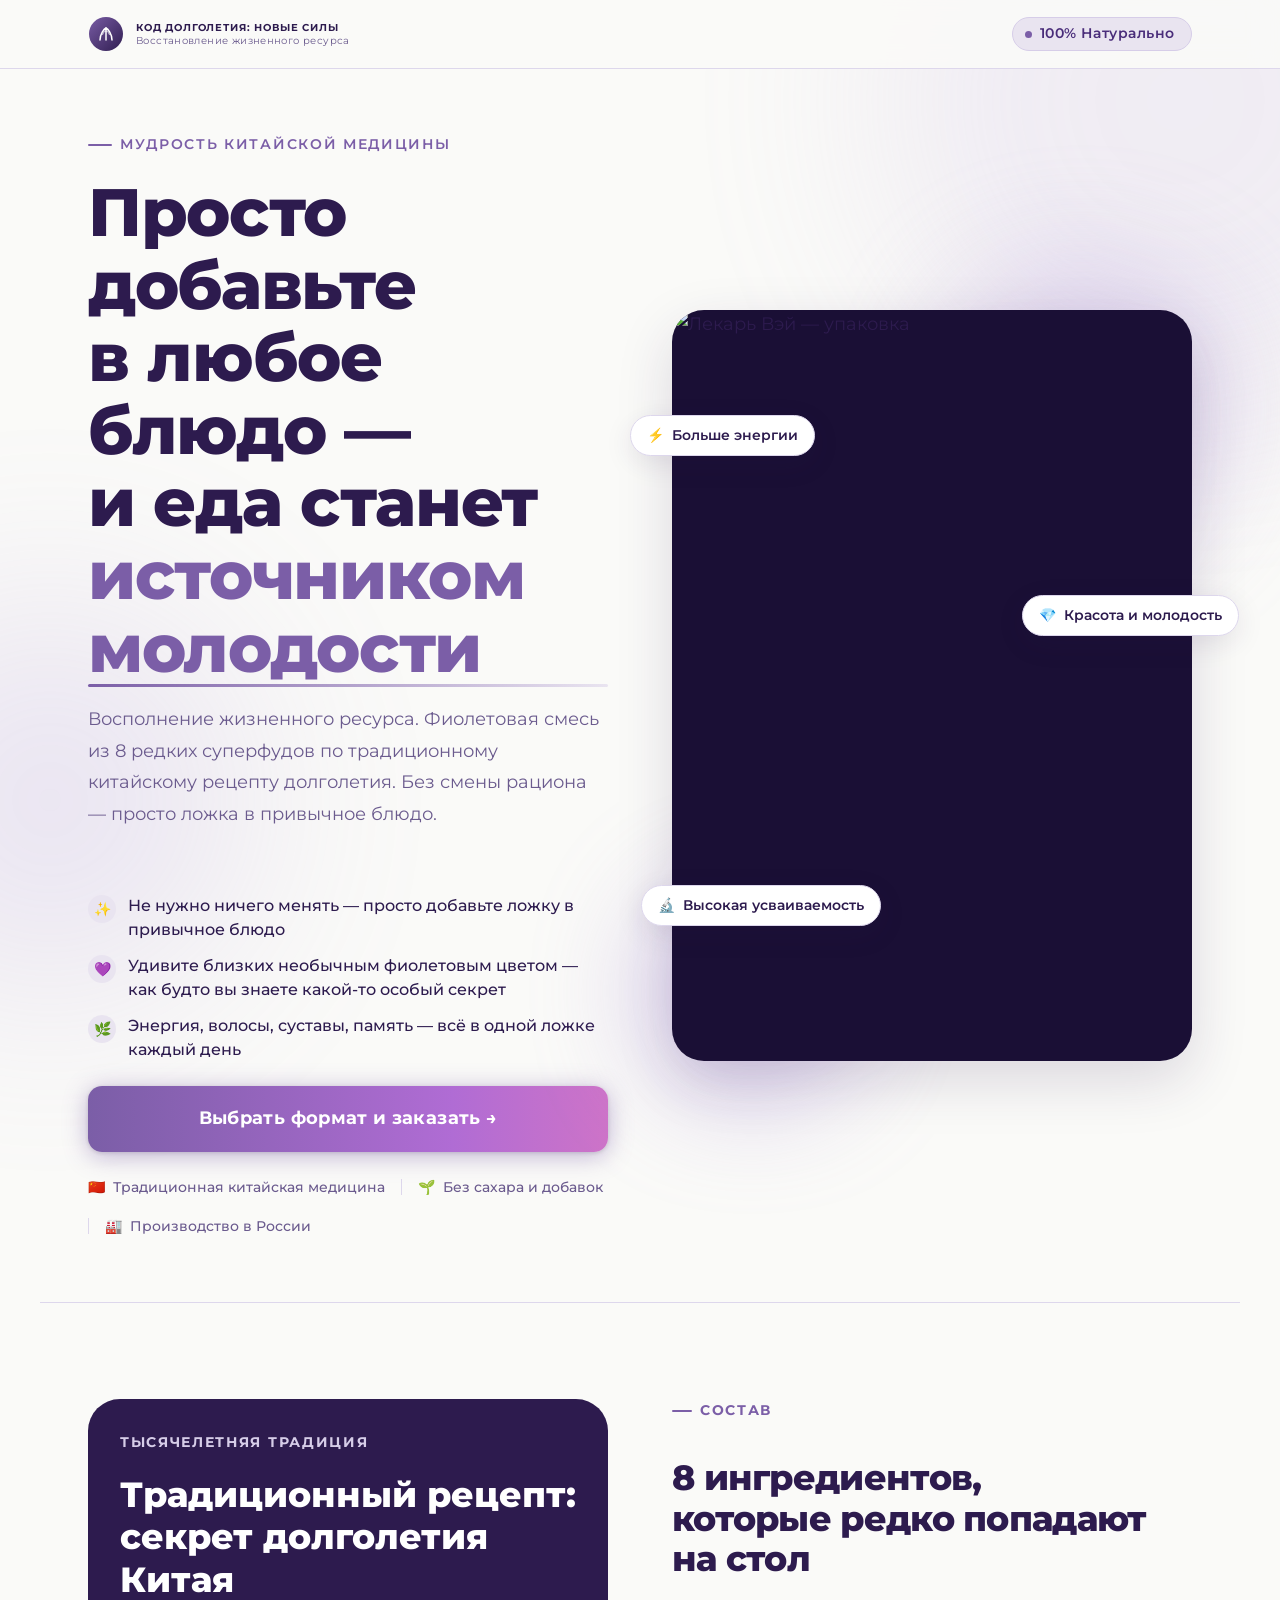
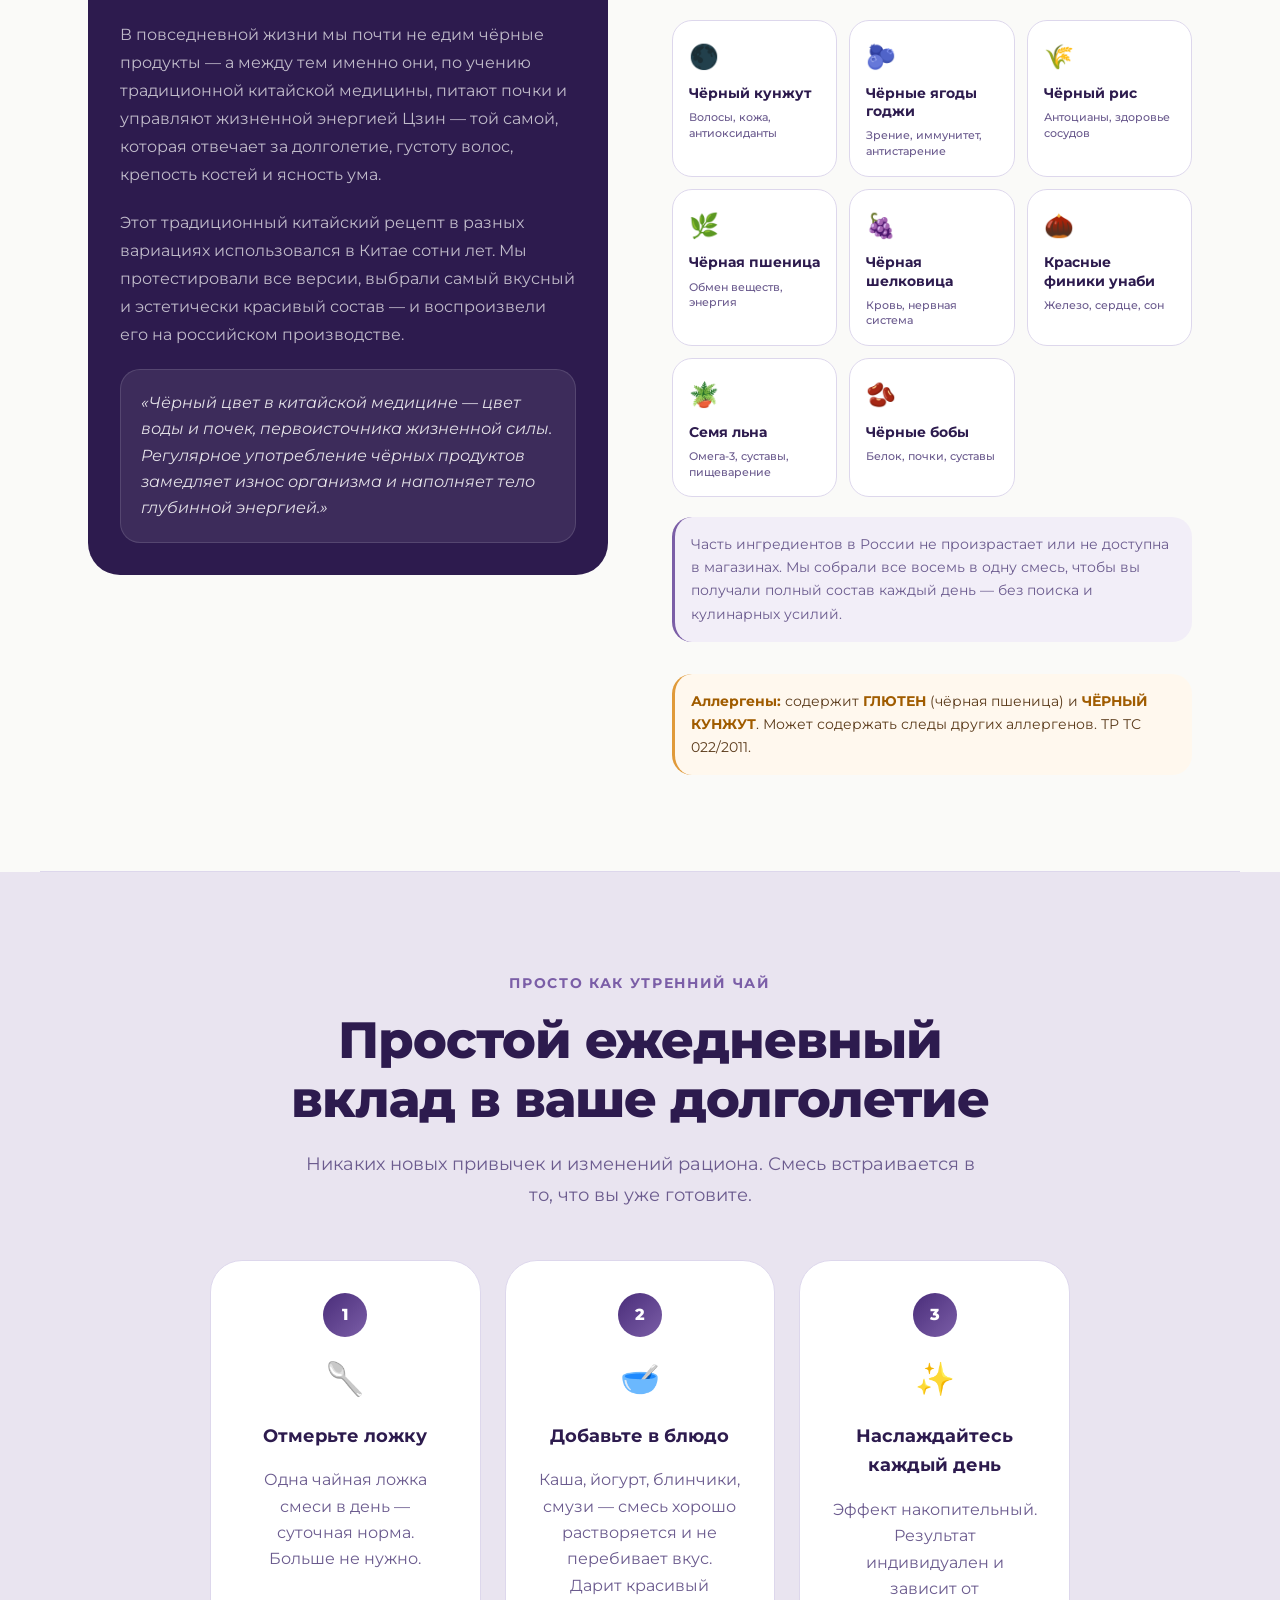
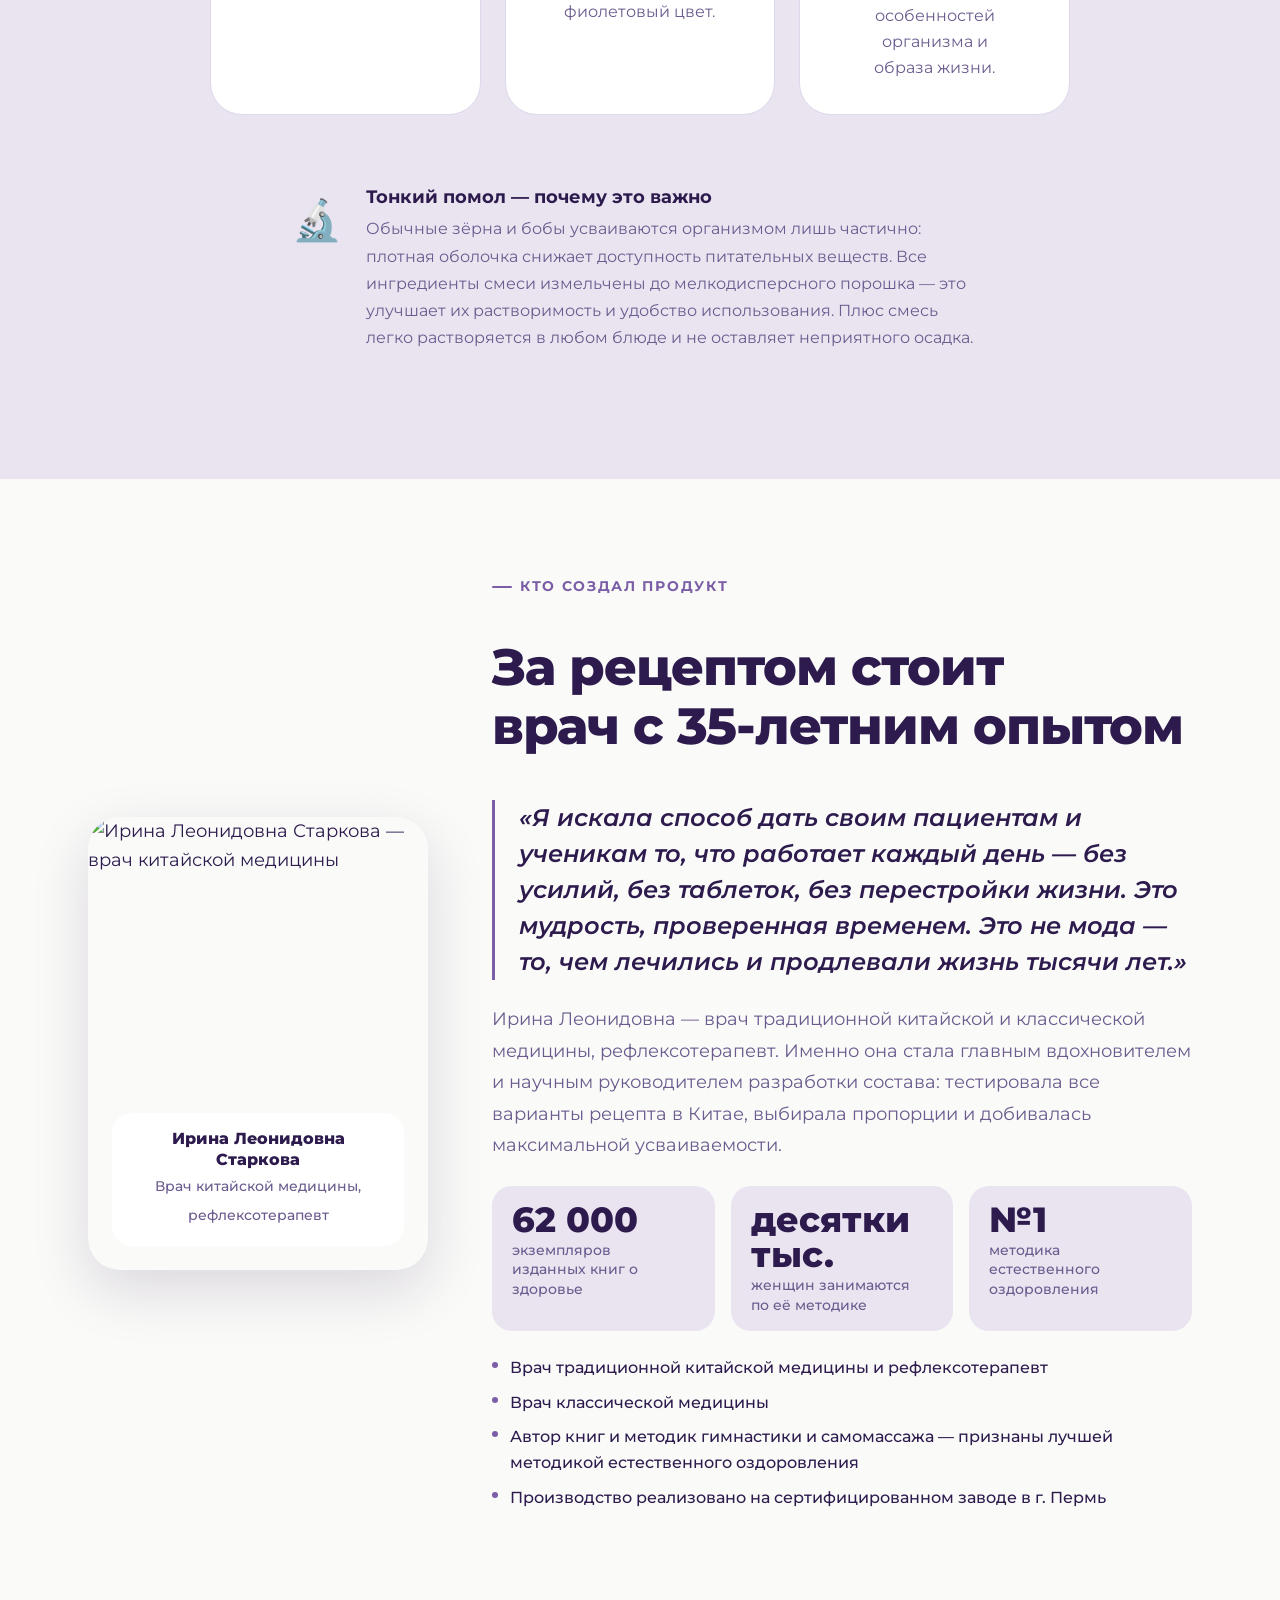
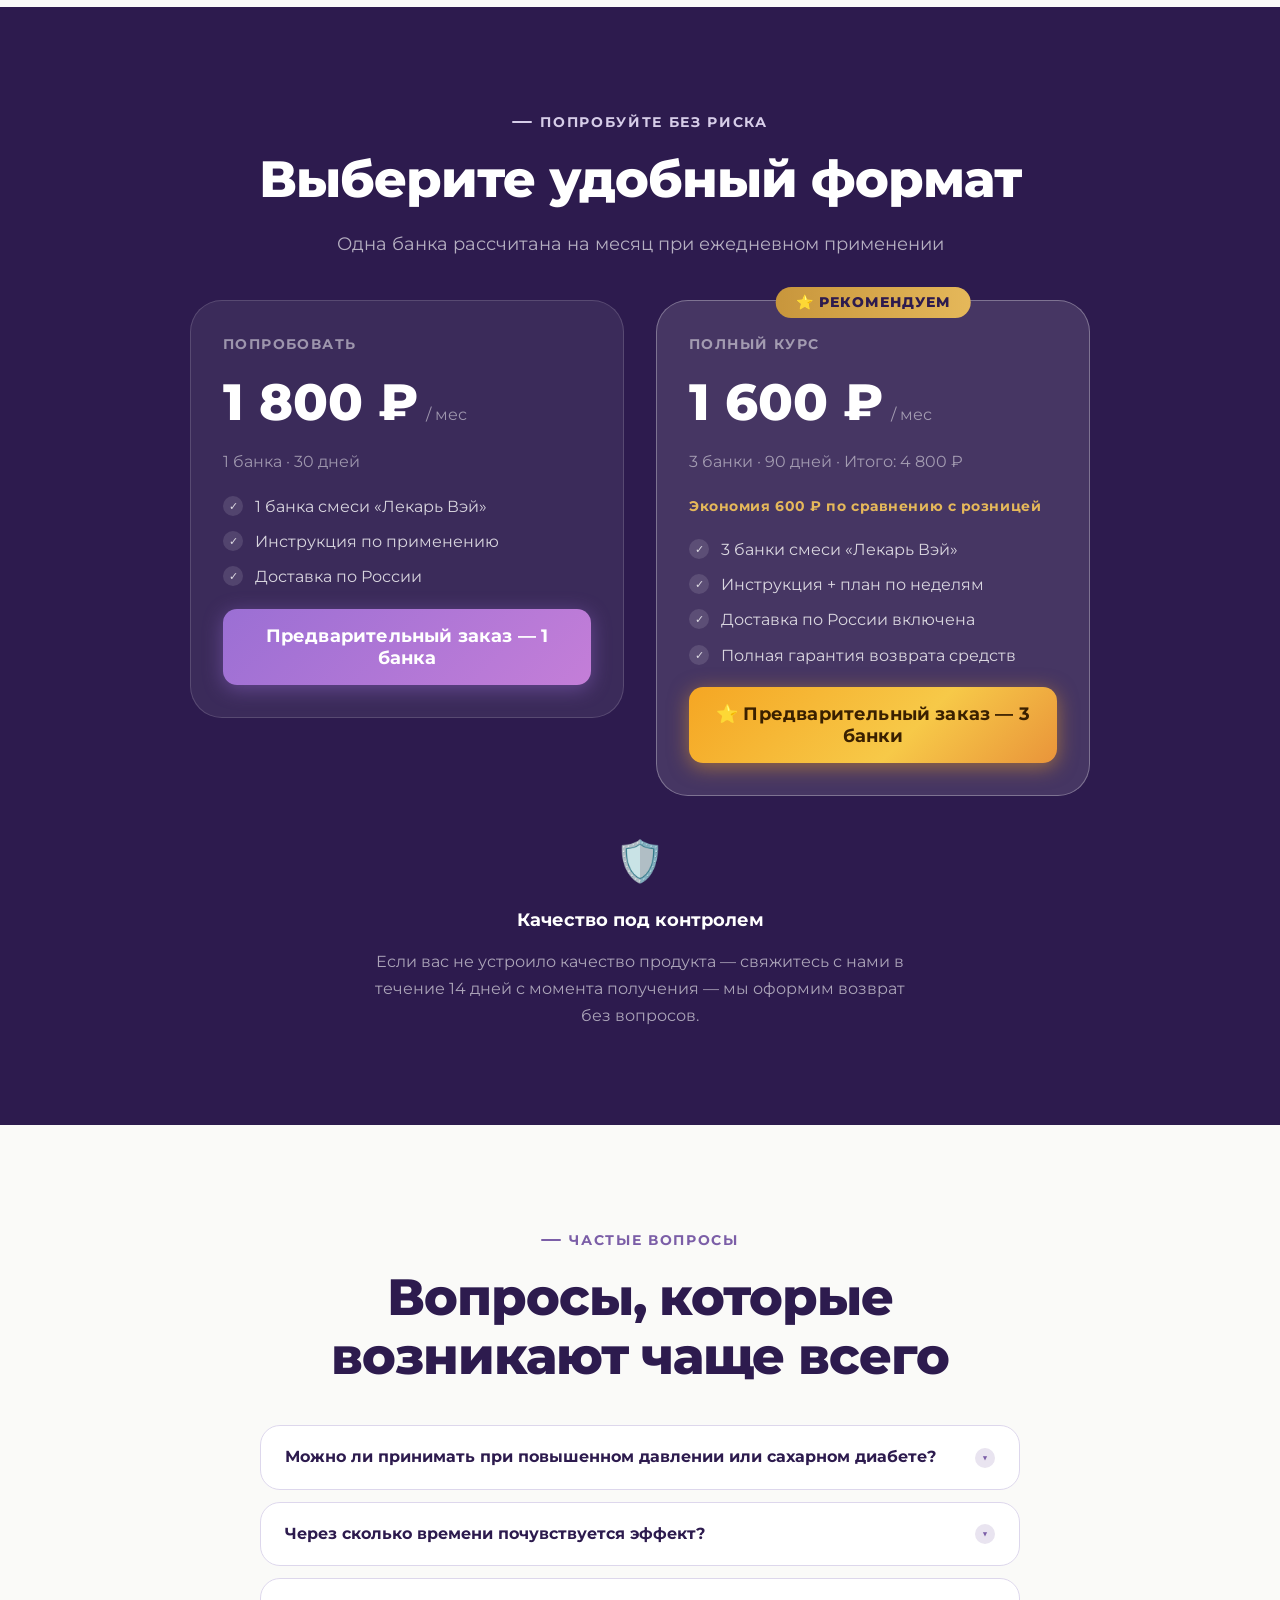
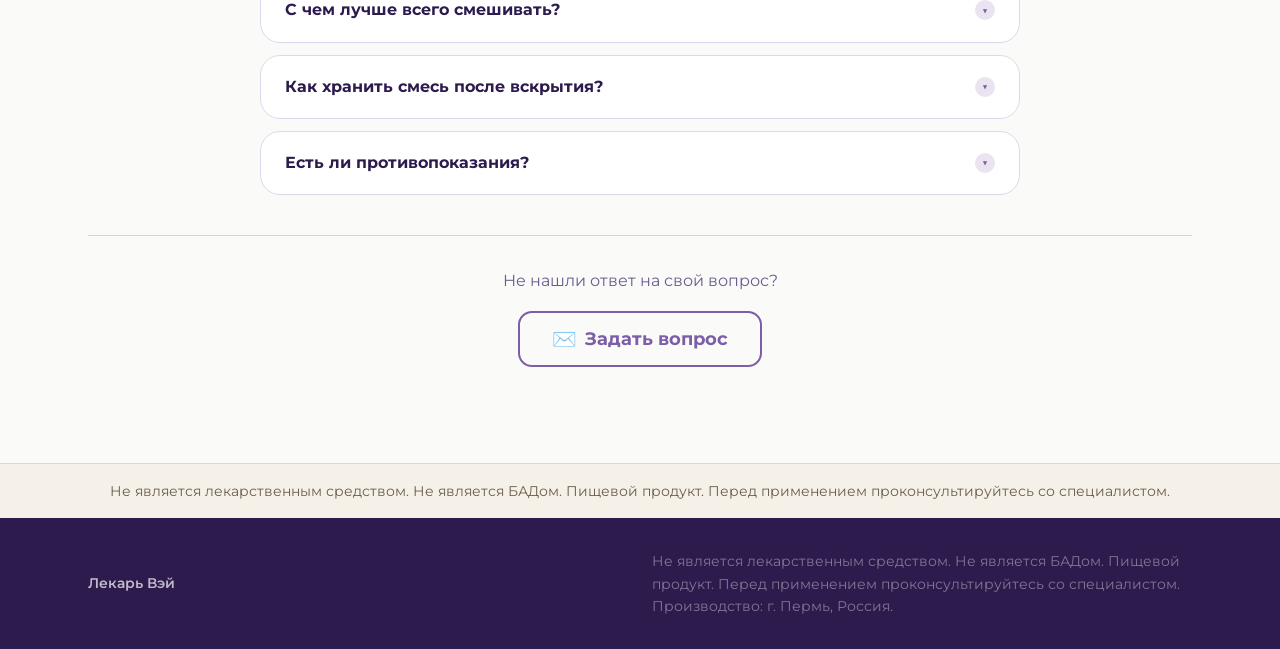
==== index.html @ deaae26d "Merge pull request #1 from argentumsilvervoice/feature/ask-question-modal feat: кнопка «Задать вопро" ====
<!DOCTYPE html>
<html lang="ru" data-theme="light">
<head>
  <!-- Yandex.Metrika counter -->
<script type="text/javascript">
    (function(m,e,t,r,i,k,a){
        m[i]=m[i]||function(){(m[i].a=m[i].a||[]).push(arguments)};
        m[i].l=1*new Date();
        for (var j = 0; j < document.scripts.length; j++) {if (document.scripts[j].src === r) { return; }}
        k=e.createElement(t),a=e.getElementsByTagName(t)[0],k.async=1,k.src=r,a.parentNode.insertBefore(k,a)
    })(window, document,'script','https://mc.yandex.ru/metrika/tag.js?id=108689104', 'ym');

    ym(108689104, 'init', {ssr:true, webvisor:true, clickmap:true, ecommerce:"dataLayer", referrer: document.referrer, url: location.href, accurateTrackBounce:true, trackLinks:true});
</script>
<noscript><div><img src="https://mc.yandex.ru/watch/108689104" style="position:absolute; left:-9999px;" alt="" /></div></noscript>
<!-- /Yandex.Metrika counter -->
  <meta charset="UTF-8" />
  <meta name="viewport" content="width=device-width, initial-scale=1.0" />
  <title>Лекарь Вэй — Код долголетия: новые силы</title>
  <meta name="description" content="Фиолетовая смесь долголетия на основе традиционной китайской медицины. Просто добавьте в любимое блюдо — без смены рациона." />
  <link rel="preconnect" href="https://fonts.googleapis.com" />
  <link rel="preconnect" href="https://fonts.gstatic.com" crossorigin />
  <link href="https://fonts.googleapis.com/css2?family=Montserrat:wght@300;400;500;600;700;800&display=swap" rel="stylesheet" />
  <style>
    /* ─── TOKENS ─────────────────────────────────────────────────── */
    :root {
      --color-bg:           #FAFAF8;
      --color-surface:      #FFFFFF;
      --color-lavender:     #E9E4F0;
      --color-lavender-mid: #D6CDE8;
      --color-purple-deep:  #2D1B4E;
      --color-purple-mid:   #4A2D7A;
      --color-purple-soft:  #7B5EA7;
      --color-purple-pale:  #F2EEF8;
      --color-text:         #2D1B4E;
      --color-text-muted:   #6B5B8E;
      --color-text-faint:   #A899C4;
      --color-border:       #DDD7EC;
      --color-gold:         #C8963C;

      --text-xs:   clamp(0.75rem,  0.7rem  + 0.25vw, 0.875rem);
      --text-sm:   clamp(0.875rem, 0.8rem  + 0.35vw, 1rem);
      --text-base: clamp(1rem,     0.95rem + 0.25vw, 1.125rem);
      --text-lg:   clamp(1.125rem, 1rem    + 0.75vw, 1.5rem);
      --text-xl:   clamp(1.5rem,   1.2rem  + 1.25vw, 2.25rem);
      --text-2xl:  clamp(2rem,     1.2rem  + 2.5vw,  3.5rem);
      --text-3xl:  clamp(2.5rem,   1rem    + 4vw,    5rem);

      --space-1:  0.25rem; --space-2:  0.5rem;  --space-3:  0.75rem;
      --space-4:  1rem;    --space-5:  1.25rem; --space-6:  1.5rem;
      --space-8:  2rem;    --space-10: 2.5rem;  --space-12: 3rem;
      --space-16: 4rem;    --space-20: 5rem;    --space-24: 6rem;

      --radius-sm:   0.375rem;  --radius-md: 0.75rem;
      --radius-lg:   1.25rem;   --radius-xl: 2rem;
      --radius-full: 9999px;

      --shadow-sm: 0 2px 8px rgba(45,27,78,.06);
      --shadow-md: 0 8px 28px rgba(45,27,78,.10);
      --shadow-lg: 0 20px 56px rgba(45,27,78,.15);

      --font-body:    'Montserrat', 'Helvetica Neue', sans-serif;
      --transition:   200ms cubic-bezier(0.16, 1, 0.3, 1);
      --content-wide: 1200px;
      --content-text: 760px;
    }

    /* ─── BASE ───────────────────────────────────────────────────── */
    *, *::before, *::after { box-sizing: border-box; margin: 0; padding: 0; }
    html { -webkit-font-smoothing: antialiased; scroll-behavior: smooth; }
    body {
      min-height: 100dvh;
      font-family: var(--font-body);
      font-size: var(--text-base);
      color: var(--color-text);
      background-color: var(--color-bg);
      line-height: 1.65;
    }
    img, svg { display: block; max-width: 100%; height: auto; }
    h1,h2,h3,h4 { text-wrap: balance; line-height: 1.15; }
    p, li { text-wrap: pretty; }

    /* ─── LAYOUT HELPERS ─────────────────────────────────────────── */
    .container {
      max-width: var(--content-wide);
      margin-inline: auto;
      padding-inline: clamp(var(--space-5), 5vw, var(--space-12));
    }
    .section {
      padding-block: clamp(var(--space-12), 8vw, var(--space-24));
    }
    .section--alt { background: var(--color-lavender); }
    .section--dark {
      background: var(--color-purple-deep);
      color: #fff;
    }

    .section-eyebrow {
      display: inline-flex; align-items: center; gap: var(--space-2);
      font-size: var(--text-xs); font-weight: 700;
      letter-spacing: 0.12em; text-transform: uppercase;
      color: var(--color-purple-soft); margin-bottom: var(--space-4);
    }
    .section-eyebrow::before {
      content: ''; display: block; width: 20px; height: 2px;
      background: currentColor; border-radius: var(--radius-full);
    }
    .section--dark .section-eyebrow { color: var(--color-lavender-mid); }

    .section-heading {
      font-size: var(--text-2xl); font-weight: 800;
      color: var(--color-purple-deep); margin-bottom: var(--space-5);
      letter-spacing: -0.02em;
    }
    .section--dark .section-heading { color: #fff; }
    .section--alt .section-heading  { color: var(--color-purple-deep); }

    .section-sub {
      font-size: var(--text-base); color: var(--color-text-muted);
      max-width: 56ch; line-height: 1.75;
    }
    .section--dark .section-sub { color: rgba(255,255,255,0.65); }

    /* ─── HEADER ─────────────────────────────────────────────────── */
    .header {
      position: sticky; top: 0; z-index: 100;
      background: rgba(250,250,248,0.92);
      backdrop-filter: blur(14px); -webkit-backdrop-filter: blur(14px);
      border-bottom: 1px solid var(--color-border);
    }
    .header__inner {
      max-width: var(--content-wide); margin-inline: auto;
      padding-inline: clamp(var(--space-5), 5vw, var(--space-12));
      height: 68px; display: flex; align-items: center;
      justify-content: space-between; gap: var(--space-4);
    }
    .logo { display: flex; align-items: center; gap: var(--space-3);
      text-decoration: none; color: var(--color-purple-deep); }
    .logo__icon { width: 36px; height: 36px; flex-shrink: 0; }
    .logo__text { display: flex; flex-direction: column; line-height: 1.1; }
    .logo__name {
      font-size: var(--text-sm); font-weight: 700;
      letter-spacing: 0.04em; text-transform: uppercase;
    }
    .logo__tagline {
      font-size: 0.65rem; font-weight: 700;
      letter-spacing: 0.08em; color: var(--color-deep-purple);
      text-transform: uppercase; line-height: 1.3;
    }
    .logo__sub {
      display: block; font-size: 0.60rem; font-weight: 400;
      letter-spacing: 0.04em; color: var(--color-text-muted);
      text-transform: none; line-height: 1.3; margin-top: 1px;
    }
    .badge-natural {
      display: inline-flex; align-items: center; gap: var(--space-2);
      background: var(--color-lavender);
      border: 1px solid var(--color-lavender-mid);
      border-radius: var(--radius-full);
      padding: var(--space-1) var(--space-4) var(--space-1) var(--space-3);
      font-size: var(--text-xs); font-weight: 600;
      color: var(--color-purple-mid); letter-spacing: 0.04em; white-space: nowrap;
    }
    .badge-natural__dot {
      width: 7px; height: 7px; border-radius: var(--radius-full);
      background: var(--color-purple-soft); flex-shrink: 0;
    }

    /* ─── HERO ───────────────────────────────────────────────────── */
    .hero {
      max-width: var(--content-wide); margin-inline: auto;
      padding-inline: clamp(var(--space-5), 5vw, var(--space-12));
      padding-block: clamp(var(--space-12), 8vw, var(--space-24));
      /* Мобайл: flex-колонка с явным порядком */
      display: flex; flex-direction: column;
      gap: var(--space-8);
    }
    /* Порядок на мобайле: 1-заголовок, 2-мокап, 3-буллиты */
    .hero__text-top    { display: flex; flex-direction: column; gap: var(--space-5); order: 1; }
    .hero__visual      { order: 2; }
    .hero__text-bottom { display: flex; flex-direction: column; gap: var(--space-6); order: 3; }

    @media (min-width: 900px) {
      .hero {
        display: grid;
        grid-template-columns: 1fr 1fr;
        grid-template-rows: auto 1fr;
        gap: clamp(var(--space-8), 5vw, var(--space-16));
        min-height: calc(100dvh - 68px);
        padding-block: clamp(var(--space-10), 5vw, var(--space-20));
        align-items: start;
      }
      /* Десктоп: левая колонка — весь текст сверху вниз; правая — мокап */
      .hero__text-top    { order: 0; grid-column: 1; grid-row: 1; }
      .hero__text-bottom { order: 0; grid-column: 1; grid-row: 2; }
      .hero__visual      { order: 0; grid-column: 2; grid-row: 1 / span 2; align-self: center; }
    }
    .hero__eyebrow {
      display: inline-flex; align-items: center; gap: var(--space-2);
      font-size: var(--text-xs); font-weight: 600;
      color: var(--color-purple-soft); letter-spacing: 0.12em;
      text-transform: uppercase;
    }
    .hero__eyebrow::before {
      content: ''; display: block; width: 24px; height: 2px;
      background: currentColor; border-radius: var(--radius-full);
    }
    .hero__heading {
      font-size: var(--text-3xl); font-weight: 800;
      color: var(--color-purple-deep); letter-spacing: -0.02em; line-height: 1.08;
    }
    .hero__heading em {
      font-style: normal; color: var(--color-purple-soft);
      position: relative; display: inline-block;
    }
    .hero__heading em::after {
      content: ''; position: absolute; bottom: -3px; left: 0; right: 0;
      height: 3px;
      background: linear-gradient(90deg, var(--color-purple-soft), var(--color-lavender));
      border-radius: var(--radius-full);
    }
    .hero__sub {
      font-size: var(--text-base); font-weight: 400;
      color: var(--color-text-muted); line-height: 1.75; max-width: 48ch;
    }
    .hero__bullets { display: flex; flex-direction: column; gap: var(--space-3); list-style: none; }
    .hero__bullet {
      display: flex; align-items: flex-start; gap: var(--space-3);
      font-size: var(--text-sm); color: var(--color-text);
      font-weight: 500; line-height: 1.5;
    }
    .hero__bullet-icon {
      display: inline-flex; align-items: center; justify-content: center;
      width: 28px; height: 28px; border-radius: var(--radius-full);
      background: var(--color-lavender); flex-shrink: 0;
      font-size: 0.875rem; margin-top: 1px;
    }
    /* ─── SHIMMER HERO BUTTON ───────────────────────────── */
    .hero__cta-link {
      display: block; text-decoration: none;
      position: relative; overflow: hidden;
      background: linear-gradient(90deg, #7B5EA7 0%, #B06CD4 35%, #E178C0 60%, #7B5EA7 100%);
      background-size: 200% 100%;
      border-radius: 14px;
      padding: 18px 32px;
      text-align: center;
      font-family: var(--font-main);
      font-size: var(--text-base);
      font-weight: 700;
      color: #fff;
      letter-spacing: 0.02em;
      box-shadow: 0 4px 24px rgba(123,94,167,0.45), 0 1px 4px rgba(0,0,0,0.15);
      animation: shimmer-btn 2.6s ease-in-out infinite;
      transition: transform 0.18s ease, box-shadow 0.18s ease;
    }
    .hero__cta-link:hover {
      transform: translateY(-2px);
      box-shadow: 0 8px 32px rgba(176,108,212,0.55), 0 2px 8px rgba(0,0,0,0.18);
    }
    .hero__cta-link:active { transform: translateY(0); }
    .hero__cta-link::after {
      content: "";
      position: absolute; top: 0; left: -75%;
      width: 50%; height: 100%;
      background: linear-gradient(120deg, transparent 30%, rgba(255,255,255,0.28) 50%, transparent 70%);
      animation: shimmer-sweep 2.6s ease-in-out infinite;
    }
    @keyframes shimmer-btn {
      0%   { background-position: 0% 50%; }
      50%  { background-position: 100% 50%; }
      100% { background-position: 0% 50%; }
    }
    @keyframes shimmer-sweep {
      0%   { left: -75%; }
      60%  { left: 130%; }
      100% { left: 130%; }
    }

    .cta-placeholder {
      height: 80px; border: 2px dashed var(--color-lavender-mid);
      border-radius: var(--radius-lg); display: flex;
      align-items: center; justify-content: center;
      color: var(--color-text-faint); font-size: var(--text-xs);
      font-weight: 600; letter-spacing: 0.10em; text-transform: uppercase;
      background: var(--color-purple-pale); user-select: none;
    }
    .hero__trust {
      display: flex; flex-wrap: wrap;
      align-items: center; gap: var(--space-4);
    }
    .trust-item {
      display: flex; align-items: center; gap: var(--space-2);
      font-size: var(--text-xs); color: var(--color-text-muted); font-weight: 500;
    }
    .trust-divider { width: 1px; height: 16px; background: var(--color-border); }

    /* Hero visual */
    .hero__visual { position: relative; }
    .hero__visual-wrap { position: relative; border-radius: var(--radius-xl); overflow: visible; }
    .blur-circle {
      position: absolute; border-radius: var(--radius-full);
      pointer-events: none; z-index: 0; filter: blur(60px); opacity: 0.55;
    }
    .blur-circle--1 { width: 280px; height: 280px; background: #C4B0E0; top: -40px; right: -30px; }
    .blur-circle--2 { width: 200px; height: 200px; background: #A78CD6; bottom: -30px; left: -20px; }
    .blur-circle--3 { width: 140px; height: 140px; background: #E2D9F0; top: 50%; left: 50%; transform: translate(-50%,-50%); }
    .mockup-card {
      position: relative; z-index: 1;
      border-radius: var(--radius-xl); box-shadow: var(--shadow-lg);
      overflow: hidden; aspect-ratio: 9/13;
      background: #1A0F35;
    }
    .mockup-card img {
      width: 100%; height: 100%;
      object-fit: cover; object-position: center;
      display: block;
      transition: transform 0.6s cubic-bezier(0.16, 1, 0.3, 1);
    }
    .mockup-card:hover img { transform: scale(1.03); }
    @keyframes float { 0%,100%{transform:translateY(0)} 50%{transform:translateY(-10px)} }
    .chip {
      position: absolute; z-index: 2; background: var(--color-surface);
      border: 1px solid var(--color-border); border-radius: var(--radius-full);
      padding: var(--space-2) var(--space-4);
      display: flex; align-items: center; gap: var(--space-2);
      font-size: var(--text-xs); font-weight: 600; color: var(--color-purple-deep);
      box-shadow: var(--shadow-md); white-space: nowrap;
      animation: chipFloat var(--chip-dur,5s) ease-in-out infinite;
      animation-delay: var(--chip-delay,0s);
    }
    .chip--1 { top: 14%; left: -8%; --chip-dur: 5.5s; --chip-delay: 0s; }
    .chip--2 { top: 38%; right: -9%; --chip-dur: 4.8s; --chip-delay: .8s; }
    .chip--3 { bottom: 18%; left: -6%; --chip-dur: 6s;  --chip-delay: 1.5s; }
    @keyframes chipFloat { 0%,100%{transform:translateY(0)} 50%{transform:translateY(-6px)} }
    @media (max-width: 899px) { .chip { display: none; } }

    /* ─── SECTION 2: WHY BLACK ───────────────────────────────────── */
    .why-black__inner {
      display: grid; grid-template-columns: 1fr;
      gap: var(--space-12); align-items: start;
    }
    @media (min-width: 900px) {
      .why-black__inner { grid-template-columns: 1fr 1fr; gap: var(--space-16); }
    }
    .why-black__philosophy {
      background: var(--color-purple-deep); color: #fff;
      border-radius: var(--radius-xl); padding: var(--space-8);
      display: flex; flex-direction: column; gap: var(--space-5);
    }
    .why-black__recipe-label {
      font-size: var(--text-xs); font-weight: 700; letter-spacing: 0.12em;
      text-transform: uppercase; color: var(--color-lavender-mid);
    }
    .why-black__recipe-title {
      font-size: var(--text-xl); font-weight: 800; color: #fff;
      line-height: 1.2;
    }
    .why-black__recipe-desc {
      font-size: var(--text-sm); color: rgba(255,255,255,0.7); line-height: 1.75;
    }
    .why-black__fact {
      background: rgba(255,255,255,0.08); border-radius: var(--radius-lg);
      padding: var(--space-5); border: 1px solid rgba(255,255,255,0.12);
    }
    .why-black__fact-text {
      font-size: var(--text-sm); color: rgba(255,255,255,0.85);
      line-height: 1.65; font-style: italic;
    }

    /* Ingredients grid */
    .ingredients-col { display: flex; flex-direction: column; gap: var(--space-5); }
    .ingredients-col .section-eyebrow { color: var(--color-purple-soft); }
    .ingredients-grid {
      display: grid;
      grid-template-columns: repeat(auto-fill, minmax(160px, 1fr));
      gap: var(--space-3);
    }
    .ingredient-card {
      background: var(--color-surface);
      border: 1px solid var(--color-border);
      border-radius: var(--radius-lg); padding: var(--space-4);
      display: flex; flex-direction: column; gap: var(--space-2);
      transition: box-shadow var(--transition), transform var(--transition);
    }
    .ingredient-card:hover {
      box-shadow: var(--shadow-md); transform: translateY(-2px);
    }
    .ingredient-card__icon { font-size: 1.5rem; }
    .ingredient-card__name {
      font-size: var(--text-xs); font-weight: 700;
      color: var(--color-purple-deep); line-height: 1.3;
    }
    .ingredient-card__benefit {
      font-size: 0.7rem; color: var(--color-text-muted);
      line-height: 1.4; font-weight: 500;
    }
    .ingredients-note {
      font-size: var(--text-xs); color: var(--color-text-muted);
      line-height: 1.65; background: var(--color-purple-pale);
      border-radius: var(--radius-lg); padding: var(--space-4);
      border-left: 3px solid var(--color-purple-soft);
    }
    .allergen-notice {
      margin-top: var(--space-3);
      font-size: var(--text-xs); color: #5a3a1a;
      line-height: 1.65; background: #fff8ee;
      border-radius: var(--radius-lg); padding: var(--space-4);
      border-left: 3px solid #e09a3a;
    }
    .allergen-notice strong { color: #a05c00; }

    /* ─── SECTION 3: HOW IT WORKS ────────────────────────────────── */
    .how__header { text-align: center; margin-bottom: var(--space-12); }
    .how__header .section-eyebrow { justify-content: center; }
    .how__header .section-eyebrow::before { display: none; }
    .how__header .section-sub { margin-inline: auto; text-align: center; }

    .how__steps {
      display: grid; grid-template-columns: 1fr;
      gap: var(--space-6); max-width: 860px; margin-inline: auto;
    }
    @media (min-width: 640px) {
      .how__steps { grid-template-columns: repeat(3, 1fr); }
    }
    .how__step {
      background: var(--color-surface);
      border: 1px solid var(--color-border);
      border-radius: var(--radius-xl); padding: var(--space-8);
      display: flex; flex-direction: column; gap: var(--space-4);
      position: relative; text-align: center;
      transition: box-shadow var(--transition), transform var(--transition);
    }
    .how__step:hover { box-shadow: var(--shadow-md); transform: translateY(-3px); }
    .how__step-num {
      width: 44px; height: 44px; border-radius: var(--radius-full);
      background: linear-gradient(135deg, var(--color-purple-mid), var(--color-purple-soft));
      color: #fff; font-size: var(--text-sm); font-weight: 800;
      display: flex; align-items: center; justify-content: center;
      margin-inline: auto;
    }
    .how__step-icon { font-size: 2rem; }
    .how__step-title {
      font-size: var(--text-base); font-weight: 700;
      color: var(--color-purple-deep);
    }
    .how__step-desc {
      font-size: var(--text-sm); color: var(--color-text-muted); line-height: 1.65;
    }

    .how__science {
      margin-top: var(--space-10);
      max-width: 760px; margin-inline: auto;
      background: var(--color-lavender);
      border-radius: var(--radius-xl); padding: var(--space-8);
      display: grid; gap: var(--space-4);
    }
    @media (min-width: 640px) {
      .how__science { grid-template-columns: auto 1fr; align-items: start; gap: var(--space-6); }
    }
    .how__science-icon { font-size: 2.5rem; }
    .how__science-text h3 {
      font-size: var(--text-base); font-weight: 700;
      color: var(--color-purple-deep); margin-bottom: var(--space-2);
    }
    .how__science-text p {
      font-size: var(--text-sm); color: var(--color-text-muted); line-height: 1.7;
    }

    /* ─── SECTION 4: EXPERT ──────────────────────────────────────── */
    .expert__inner {
      display: grid; grid-template-columns: 1fr;
      gap: var(--space-10); align-items: center;
    }
    @media (min-width: 860px) {
      .expert__inner { grid-template-columns: 340px 1fr; gap: var(--space-16); }
    }
    .expert__photo-wrap { position: relative; }
    .expert__photo-card {
      border-radius: var(--radius-xl); aspect-ratio: 3/4;
      display: flex; flex-direction: column;
      align-items: center; justify-content: flex-end;
      padding: var(--space-6); box-shadow: var(--shadow-lg); overflow: hidden;
      position: relative;
    }
    .expert__photo-card img {
      position: absolute; inset: 0;
      width: 100%; height: 100%;
      object-fit: cover; object-position: center top;
      display: block;
    }
    .expert__photo-name {
      position: relative; z-index: 1;
      background: rgba(255,255,255,0.88);
      backdrop-filter: blur(8px);
      border-radius: var(--radius-lg); padding: var(--space-4) var(--space-5);
      text-align: center; width: 100%;
    }
    .expert__photo-name strong {
      display: block; font-size: var(--text-sm); font-weight: 800;
      color: var(--color-purple-deep); line-height: 1.3;
    }
    .expert__photo-name span {
      font-size: var(--text-xs); color: var(--color-text-muted); font-weight: 500;
    }
    .expert__content { display: flex; flex-direction: column; gap: var(--space-6); }
    .expert__quote {
      font-size: var(--text-lg); font-weight: 600;
      color: var(--color-purple-deep); line-height: 1.5;
      border-left: 3px solid var(--color-purple-soft);
      padding-left: var(--space-6); font-style: italic;
    }
    .expert__bio {
      font-size: var(--text-base); color: var(--color-text-muted); line-height: 1.75;
    }
    .expert__stats {
      display: flex; flex-wrap: wrap; gap: var(--space-4);
    }
    .expert__stat {
      background: var(--color-lavender); border-radius: var(--radius-lg);
      padding: var(--space-4) var(--space-5); flex: 1; min-width: 140px;
    }
    .expert__stat-num {
      font-size: var(--text-xl); font-weight: 800;
      color: var(--color-purple-deep); line-height: 1;
      margin-bottom: var(--space-1);
    }
    .expert__stat-label {
      font-size: var(--text-xs); color: var(--color-text-muted);
      font-weight: 500; line-height: 1.4;
    }
    .expert__creds {
      display: flex; flex-direction: column; gap: var(--space-2);
    }
    .expert__cred {
      display: flex; align-items: flex-start; gap: var(--space-3);
      font-size: var(--text-sm); color: var(--color-text); font-weight: 500;
    }
    .expert__cred-dot {
      width: 6px; height: 6px; border-radius: var(--radius-full);
      background: var(--color-purple-soft); flex-shrink: 0; margin-top: 7px;
    }

    /* ─── SECTION 5: OFFER ───────────────────────────────────────── */
    .offer__inner {
      max-width: 900px; margin-inline: auto;
      display: grid; grid-template-columns: 1fr;
      gap: var(--space-8);
    }
    @media (min-width: 700px) {
      .offer__inner { grid-template-columns: 1fr 1fr; align-items: start; }
    }
    .offer__card {
      background: rgba(255,255,255,0.07);
      border: 1px solid rgba(255,255,255,0.15);
      border-radius: var(--radius-xl); padding: var(--space-8);
      display: flex; flex-direction: column; gap: var(--space-5);
      transition: background var(--transition);
    }
    .offer__card--featured {
      background: rgba(255,255,255,0.12);
      border-color: rgba(255,255,255,0.3);
      position: relative;
    }
    .offer__badge-best {
      position: absolute; top: -14px; left: 50%; transform: translateX(-50%);
      background: linear-gradient(90deg, #C8963C, #E5B85A);
      color: #2D1B4E; font-size: var(--text-xs); font-weight: 800;
      letter-spacing: 0.08em; text-transform: uppercase;
      padding: var(--space-1) var(--space-5); border-radius: var(--radius-full);
      white-space: nowrap;
    }
    .offer__card-label {
      font-size: var(--text-xs); font-weight: 700; letter-spacing: 0.1em;
      text-transform: uppercase; color: rgba(255,255,255,0.5);
    }
    .offer__price-block { display: flex; align-items: baseline; gap: var(--space-2); }
    .offer__price {
      font-size: var(--text-2xl); font-weight: 800; color: #fff; line-height: 1;
    }
    .offer__price-unit { font-size: var(--text-sm); color: rgba(255,255,255,0.5); }
    .offer__price-total {
      font-size: var(--text-sm); color: rgba(255,255,255,0.5);
    }
    .offer__price-save {
      font-size: var(--text-xs); font-weight: 700;
      color: #E5B85A; letter-spacing: 0.04em;
    }
    .offer__features { list-style: none; display: flex; flex-direction: column; gap: var(--space-3); }
    .offer__feature {
      display: flex; align-items: flex-start; gap: var(--space-3);
      font-size: var(--text-sm); color: rgba(255,255,255,0.8); line-height: 1.45;
    }
    .offer__feature-check {
      width: 20px; height: 20px; border-radius: var(--radius-full);
      background: rgba(255,255,255,0.12); flex-shrink: 0;
      display: flex; align-items: center; justify-content: center;
      font-size: 0.7rem; margin-top: 1px;
    }
    .offer__cta-wrap {
      height: 80px; border: 2px dashed rgba(255,255,255,0.25);
      border-radius: var(--radius-lg); display: flex;
      align-items: center; justify-content: center;
      color: rgba(255,255,255,0.3); font-size: var(--text-xs);
      font-weight: 600; letter-spacing: 0.10em; text-transform: uppercase;
      background: rgba(255,255,255,0.04); user-select: none;
    }
    .offer__guarantee {
      grid-column: 1 / -1; text-align: center;
      display: flex; flex-direction: column; align-items: center; gap: var(--space-3);
    }
    .offer__guarantee-icon { font-size: 2.5rem; }
    .offer__guarantee-title {
      font-size: var(--text-base); font-weight: 700; color: #fff;
    }
    .offer__guarantee-text {
      font-size: var(--text-sm); color: rgba(255,255,255,0.6);
      max-width: 50ch; line-height: 1.7;
    }

    /* ─── SECTION 6: FAQ ─────────────────────────────────────────── */
    .faq__list {
      max-width: var(--content-text); margin-inline: auto;
      display: flex; flex-direction: column; gap: var(--space-3);
    }
    .faq__item {
      background: var(--color-surface);
      border: 1px solid var(--color-border);
      border-radius: var(--radius-lg); overflow: hidden;
    }
    .faq__question {
      width: 100%; padding: var(--space-5) var(--space-6);
      display: flex; align-items: center; justify-content: space-between;
      gap: var(--space-4); cursor: pointer; border: none;
      background: none; color: var(--color-purple-deep);
      font-family: var(--font-body); font-size: var(--text-sm);
      font-weight: 700; text-align: left; line-height: 1.4;
      transition: background var(--transition);
    }
    .faq__question:hover { background: var(--color-purple-pale); }
    .faq__arrow {
      width: 20px; height: 20px; border-radius: var(--radius-full);
      background: var(--color-lavender); flex-shrink: 0;
      display: flex; align-items: center; justify-content: center;
      transition: transform var(--transition);
      font-size: 0.6rem; color: var(--color-purple-soft);
    }
    .faq__item.open .faq__arrow { transform: rotate(180deg); }
    .faq__answer {
      max-height: 0; overflow: hidden;
      transition: max-height 0.35s cubic-bezier(0.16,1,0.3,1), padding 0.3s;
      padding: 0 var(--space-6);
    }
    .faq__item.open .faq__answer {
      max-height: 400px; padding-bottom: var(--space-5);
    }
    .faq__answer p {
      font-size: var(--text-sm); color: var(--color-text-muted); line-height: 1.75;
    }


    /* ─── PREORDER BUTTONS ───────────────────────────────────── */
    .preorder-btn {
      display: block; width: 100%;
      padding: 16px 24px;
      background: linear-gradient(135deg, #9B6FD4 0%, #C47ED8 100%);
      color: #fff; border: none; border-radius: 14px;
      font-family: var(--font-main); font-size: var(--text-base);
      font-weight: 700; letter-spacing: 0.01em;
      cursor: pointer; transition: transform 0.18s ease, box-shadow 0.18s ease;
      box-shadow: 0 4px 20px rgba(155,111,212,0.45);
      position: relative; overflow: hidden;
    }
    .preorder-btn::after {
      content: "";
      position: absolute; top: 0; left: -80%;
      width: 50%; height: 100%;
      background: linear-gradient(120deg, transparent 30%, rgba(255,255,255,0.22) 50%, transparent 70%);
      animation: shimmer-sweep 3s ease-in-out infinite;
    }
    .preorder-btn:hover { transform: translateY(-2px); box-shadow: 0 8px 28px rgba(155,111,212,0.6); }
    .preorder-btn:active { transform: translateY(0); }
    .preorder-btn--featured {
      background: linear-gradient(135deg, #F5A623 0%, #F7C948 60%, #E9943A 100%);
      box-shadow: 0 4px 20px rgba(245,166,35,0.5);
      color: #3a2000;
    }
    .preorder-btn--featured:hover { box-shadow: 0 8px 28px rgba(245,166,35,0.65); }

    /* ─── PREORDER MODAL ─────────────────────────────────────── */
    .preorder-overlay {
      display: none; position: fixed; inset: 0;
      background: rgba(20,10,40,0.72); backdrop-filter: blur(4px);
      z-index: 1000; align-items: center; justify-content: center;
      padding: var(--space-4);
    }
    .preorder-overlay.is-open { display: flex; }
    .preorder-modal {
      background: #fff; border-radius: 20px;
      padding: var(--space-8) var(--space-8);
      max-width: 420px; width: 100%;
      box-shadow: 0 24px 64px rgba(0,0,0,0.35);
      position: relative; animation: modal-in 0.28s cubic-bezier(0.34,1.56,0.64,1);
    }
    @keyframes modal-in {
      from { opacity: 0; transform: scale(0.88) translateY(16px); }
      to   { opacity: 1; transform: scale(1) translateY(0); }
    }
    .preorder-modal__close {
      position: absolute; top: 14px; right: 16px;
      background: none; border: none; cursor: pointer;
      font-size: 1.4rem; color: #9b9b9b; line-height: 1;
      padding: 4px 8px; border-radius: 8px; transition: color 0.15s;
    }
    .preorder-modal__close:hover { color: #2D1B4E; }
    .preorder-modal__tag {
      display: inline-block; font-size: var(--text-xs);
      font-weight: 700; letter-spacing: 0.10em; text-transform: uppercase;
      color: #7B5EA7; background: #F0EAF8; padding: 4px 10px;
      border-radius: 20px; margin-bottom: var(--space-3);
    }
    .preorder-modal h3 {
      font-family: var(--font-main); font-size: var(--text-lg);
      font-weight: 800; color: #2D1B4E;
      margin: 0 0 var(--space-2);
    }
    .preorder-modal__sub {
      font-size: var(--text-sm); color: #7a7a8a;
      margin: 0 0 var(--space-6); line-height: 1.55;
    }
    .preorder-modal__field { margin-bottom: var(--space-4); }
    .preorder-modal__field label {
      display: block; font-size: var(--text-sm); font-weight: 600;
      color: #2D1B4E; margin-bottom: var(--space-1);
    }
    .preorder-modal__field input {
      width: 100%; box-sizing: border-box;
      padding: 12px 16px; border-radius: 10px;
      border: 1.5px solid #D6CDE8; font-family: var(--font-main);
      font-size: var(--text-sm); color: #2D1B4E;
      outline: none; transition: border-color 0.18s;
    }
    .preorder-modal__field input:focus { border-color: #7B5EA7; }
    .preorder-modal__submit {
      display: block; width: 100%;
      padding: 15px 24px; border: none; border-radius: 12px;
      background: linear-gradient(135deg, #9B6FD4 0%, #C47ED8 100%);
      color: #fff; font-family: var(--font-main); font-size: var(--text-base);
      font-weight: 700; cursor: pointer;
      box-shadow: 0 4px 18px rgba(155,111,212,0.4);
      transition: transform 0.18s, box-shadow 0.18s;
    }
    .preorder-modal__submit:hover { transform: translateY(-1px); box-shadow: 0 6px 24px rgba(155,111,212,0.55); }
    .preorder-modal__submit--gold {
      background: linear-gradient(135deg, #F5A623 0%, #F7C948 60%, #E9943A 100%);
      color: #3a2000; box-shadow: 0 4px 18px rgba(245,166,35,0.45);
    }
    .preorder-modal__note {
      text-align: center; margin-top: var(--space-3);
      font-size: var(--text-xs); color: #9b9b9b; line-height: 1.5;
    }
    .preorder-modal__success {
      display: none; text-align: center;
      padding: var(--space-6) var(--space-4) var(--space-4);
    }
    .preorder-modal__success-heart {
      width: 72px; height: 72px; margin: 0 auto var(--space-4);
      background: linear-gradient(135deg, #E9E0F8 0%, #D4C3F0 100%);
      border-radius: 50%;
      display: flex; align-items: center; justify-content: center;
      animation: heart-pop 0.5s cubic-bezier(0.34,1.56,0.64,1) both;
    }
    @keyframes heart-pop {
      from { transform: scale(0); opacity: 0; }
      to   { transform: scale(1); opacity: 1; }
    }
    .preorder-modal__success-heart svg {
      animation: heart-beat 1.2s ease-in-out 0.5s 2;
    }
    @keyframes heart-beat {
      0%,100% { transform: scale(1); }
      30%     { transform: scale(1.18); }
      60%     { transform: scale(0.96); }
    }
    .preorder-modal__success-tag {
      display: inline-block; font-size: var(--text-xs);
      font-weight: 700; letter-spacing: 0.10em; text-transform: uppercase;
      color: #7B5EA7; background: #F0EAF8; padding: 4px 12px;
      border-radius: 20px; margin-bottom: var(--space-3);
    }
    .preorder-modal__success h3 {
      font-family: var(--font-main); font-size: 1.35rem;
      font-weight: 800; color: #2D1B4E;
      margin: 0 0 var(--space-3); line-height: 1.25;
    }
    .preorder-modal__success-body {
      font-size: var(--text-sm); color: #6a6a7a;
      line-height: 1.65; margin: 0 0 var(--space-5);
    }
    .preorder-modal__success-body strong { color: #2D1B4E; }
    .preorder-modal__success-divider {
      border: none; border-top: 1px solid #EDE8F5;
      margin: 0 0 var(--space-4);
    }
    .preorder-modal__success-note {
      font-size: var(--text-xs); color: #a0a0b0; line-height: 1.55;
    }
    .preorder-modal__success-close {
      margin-top: var(--space-4); display: block; width: 100%;
      padding: 13px 24px; border: 1.5px solid #D6CDE8;
      border-radius: 12px; background: transparent;
      font-family: var(--font-main); font-size: var(--text-sm);
      font-weight: 600; color: #7B5EA7; cursor: pointer;
      transition: background 0.18s, color 0.18s;
    }
    .preorder-modal__success-close:hover {
      background: #F0EAF8; color: #2D1B4E;
    }

    /* ─── FAQ ASK BUTTON ────────────────────────────────────────── */
    .faq__ask-wrap {
      text-align: center; margin-top: var(--space-10);
      padding-top: var(--space-8);
      border-top: 1px solid var(--color-lavender-mid);
    }
    .faq__ask-prompt {
      font-size: var(--text-sm); color: var(--color-text-muted);
      margin: 0 0 var(--space-4);
    }
    .faq__ask-btn {
      display: inline-flex; align-items: center; gap: var(--space-2);
      padding: 14px 32px;
      background: transparent;
      border: 2px solid var(--color-purple-soft);
      border-radius: 14px;
      font-family: var(--font-main); font-size: var(--text-base);
      font-weight: 700; color: var(--color-purple-soft);
      cursor: pointer; transition: background 0.18s, color 0.18s, transform 0.18s;
    }
    .faq__ask-btn::before { content: "✉️"; font-size: 1.1em; }
    .faq__ask-btn:hover {
      background: var(--color-purple-soft); color: #fff;
      transform: translateY(-2px);
    }

    /* ─── QUESTION MODAL ─────────────────────────────────────────── */
    .question-overlay {
      display: none; position: fixed; inset: 0;
      background: rgba(20,10,40,0.72); backdrop-filter: blur(4px);
      z-index: 1000; align-items: center; justify-content: center;
      padding: var(--space-4);
    }
    .question-overlay.is-open { display: flex; }
    .question-modal {
      background: #fff; border-radius: 20px;
      padding: var(--space-8);
      max-width: 420px; width: 100%;
      box-shadow: 0 24px 64px rgba(0,0,0,0.35);
      position: relative; animation: modal-in 0.28s cubic-bezier(0.34,1.56,0.64,1);
    }
    .question-modal__close {
      position: absolute; top: 14px; right: 16px;
      background: none; border: none; cursor: pointer;
      font-size: 1.4rem; color: #9b9b9b; line-height: 1;
      padding: 4px 8px; border-radius: 8px; transition: color 0.15s;
    }
    .question-modal__close:hover { color: #2D1B4E; }
    .question-modal__tag {
      display: inline-block; font-size: var(--text-xs);
      font-weight: 700; letter-spacing: 0.10em; text-transform: uppercase;
      color: #7B5EA7; background: #F0EAF8; padding: 4px 10px;
      border-radius: 20px; margin-bottom: var(--space-3);
    }
    .question-modal h3 {
      font-family: var(--font-main); font-size: var(--text-lg);
      font-weight: 800; color: #2D1B4E;
      margin: 0 0 var(--space-2);
    }
    .question-modal__sub {
      font-size: var(--text-sm); color: #7a7a8a;
      margin: 0 0 var(--space-5); line-height: 1.55;
    }
    .question-modal__field { margin-bottom: var(--space-4); }
    .question-modal__field label {
      display: block; font-size: var(--text-sm); font-weight: 600;
      color: #2D1B4E; margin-bottom: var(--space-1);
    }
    .question-modal__field input,
    .question-modal__field textarea {
      width: 100%; box-sizing: border-box;
      padding: 12px 16px; border-radius: 10px;
      border: 1.5px solid #D6CDE8; font-family: var(--font-main);
      font-size: var(--text-sm); color: #2D1B4E;
      outline: none; transition: border-color 0.18s;
      resize: vertical;
    }
    .question-modal__field input:focus,
    .question-modal__field textarea:focus { border-color: #7B5EA7; }
    .question-modal__submit {
      display: block; width: 100%;
      padding: 15px 24px; border: none; border-radius: 12px;
      background: linear-gradient(135deg, #9B6FD4 0%, #C47ED8 100%);
      color: #fff; font-family: var(--font-main); font-size: var(--text-base);
      font-weight: 700; cursor: pointer;
      box-shadow: 0 4px 18px rgba(155,111,212,0.4);
      transition: transform 0.18s, box-shadow 0.18s;
    }
    .question-modal__submit:hover { transform: translateY(-1px); box-shadow: 0 6px 24px rgba(155,111,212,0.55); }
    .question-modal__success {
      display: none; text-align: center;
      padding: var(--space-6) var(--space-4) var(--space-4);
    }
    .question-modal__success-heart {
      width: 64px; height: 64px; margin: 0 auto var(--space-4);
      background: linear-gradient(135deg, #E9E0F8 0%, #D4C3F0 100%);
      border-radius: 50%;
      display: flex; align-items: center; justify-content: center;
      animation: heart-pop 0.5s cubic-bezier(0.34,1.56,0.64,1) both;
    }
    .question-modal__success h3 {
      font-family: var(--font-main); font-size: 1.25rem;
      font-weight: 800; color: #2D1B4E; margin: 0 0 var(--space-3);
    }
    .question-modal__success p {
      font-size: var(--text-sm); color: #6a6a7a; line-height: 1.65; margin: 0 0 var(--space-5);
    }
    .question-modal__success-close {
      display: block; width: 100%;
      padding: 13px 24px; border: 1.5px solid #D6CDE8;
      border-radius: 12px; background: transparent;
      font-family: var(--font-main); font-size: var(--text-sm);
      font-weight: 600; color: #7B5EA7; cursor: pointer;
      transition: background 0.18s, color 0.18s;
    }
    .question-modal__success-close:hover { background: #F0EAF8; color: #2D1B4E; }

    /* ─── BAD DISCLAIMER ──────────────────────────────────────────── */
    .bad-disclaimer {
      background: #f5f0e8;
      border-top: 1px solid #e0d8cc;
      padding-block: var(--space-4);
      font-size: var(--text-xs);
      color: #6b5e4a;
      text-align: center;
      line-height: 1.6;
    }

    /* ─── FOOTER ─────────────────────────────────────────────────── */
    .footer {
      background: var(--color-purple-deep); color: rgba(255,255,255,0.4);
      padding-block: var(--space-8);
    }
    .footer__inner {
      max-width: var(--content-wide); margin-inline: auto;
      padding-inline: clamp(var(--space-5), 5vw, var(--space-12));
      display: flex; flex-wrap: wrap; align-items: center;
      justify-content: space-between; gap: var(--space-4);
      font-size: var(--text-xs);
    }
    .footer__brand { color: rgba(255,255,255,0.7); font-weight: 600; }
    .footer__legal { max-width: 60ch; line-height: 1.6; }

    /* ─── PAGE BG BLOBS ──────────────────────────────────────────── */
    .page-bg-blob {
      position: fixed; pointer-events: none; z-index: -1;
      border-radius: var(--radius-full); filter: blur(100px); opacity: 0.18;
    }
    .page-bg-blob--1 { width: 600px; height: 600px; background: #C4B0E0; top: -200px; right: -200px; }
    .page-bg-blob--2 { width: 400px; height: 400px; background: #A78CD6; bottom: -100px; left: -150px; }

    /* ─── DIVIDER ────────────────────────────────────────────────── */
    .divider {
      border: none; border-top: 1px solid var(--color-border);
      max-width: var(--content-wide); margin: 0 auto;
    }
  </style>
</head>
<body>

<div class="page-bg-blob page-bg-blob--1" aria-hidden="true"></div>
<div class="page-bg-blob page-bg-blob--2" aria-hidden="true"></div>

<!-- ════════════════════════════════════
     HEADER
════════════════════════════════════ -->
<header class="header" role="banner">
  <div class="header__inner">
    <a href="/" class="logo" aria-label="Лекарь Вэй — на главную" data-ab="logo-link">
      <svg class="logo__icon" viewBox="0 0 36 36" fill="none" xmlns="http://www.w3.org/2000/svg" aria-hidden="true">
        <circle cx="18" cy="18" r="17" fill="url(#logoGrad)"/>
        <path d="M12 24 C12 18 16 13 18 12 C20 13 24 18 24 24" stroke="white" stroke-width="1.5" stroke-linecap="round" fill="none"/>
        <path d="M18 12 L18 24" stroke="white" stroke-width="1.5" stroke-linecap="round"/>
        <path d="M14.5 18.5 C15.5 16 17 15 18 15" stroke="rgba(255,255,255,0.6)" stroke-width="1.2" stroke-linecap="round" fill="none"/>
        <path d="M21.5 18.5 C20.5 16 19 15 18 15" stroke="rgba(255,255,255,0.6)" stroke-width="1.2" stroke-linecap="round" fill="none"/>
        <defs>
          <linearGradient id="logoGrad" x1="0" y1="0" x2="36" y2="36" gradientUnits="userSpaceOnUse">
            <stop offset="0%" stop-color="#7B5EA7"/>
            <stop offset="100%" stop-color="#2D1B4E"/>
          </linearGradient>
        </defs>
      </svg>
      <span class="logo__text">
        <span class="logo__name" data-ab="product-name" style="display:none">Лекарь Вэй</span>
        <span class="logo__tagline" data-ab="logo-tagline">Код долголетия: новые силы</span>
        <span class="logo__sub">Восстановление жизненного ресурса</span>
      </span>
    </a>
    <div class="badge-natural" aria-label="100% Натурально">
      <span class="badge-natural__dot" aria-hidden="true"></span>
      100% Натурально
    </div>
  </div>
</header>

<main>

<!-- ════════════════════════════════════
     ЭКРАН 1: HERO
════════════════════════════════════ -->
<section class="hero" aria-label="Главный блок">
  <!-- Верх: eyebrow + заголовок + подзаголовок (order 1 на мобайле) -->
  <div class="hero__text-top">
    <span class="hero__eyebrow">Мудрость китайской медицины</span>
    <h1 class="hero__heading">
      Просто добавьте<br>
      в любое блюдо —<br>
      и еда станет<br>
      <em>источником молодости</em>
    </h1>
    <p class="hero__sub">
      Восполнение жизненного ресурса. Фиолетовая смесь из 8 редких суперфудов по традиционному китайскому рецепту долголетия. Без смены рациона — просто ложка в привычное блюдо.
    </p>
  </div>

  <!-- Низ: буллиты + CTA + trust (order 3 на мобайле, после мокапа) -->
  <div class="hero__text-bottom">
    <ul class="hero__bullets" role="list">
      <li class="hero__bullet">
        <span class="hero__bullet-icon" aria-hidden="true">✨</span>
        <span>Не нужно ничего менять — просто добавьте ложку в привычное блюдо</span>
      </li>
      <li class="hero__bullet">
        <span class="hero__bullet-icon" aria-hidden="true">💜</span>
        <span>Удивите близких необычным фиолетовым цветом — как будто вы знаете какой-то особый секрет</span>
      </li>
      <li class="hero__bullet">
        <span class="hero__bullet-icon" aria-hidden="true">🌿</span>
        <span>Энергия, волосы, суставы, память — всё в одной ложке каждый день</span>
      </li>

    </ul>
    <a href="#offer" class="hero__cta-link">
      Выбрать формат и заказать →
    </a>
    <div class="cta-placeholder" role="presentation" aria-hidden="true" style="display:none">
      МЕСТО ДЛЯ КНОПКИ MOTTOR
    </div>
    <div class="hero__trust">
      <div class="trust-item"><span>🇨🇳</span><span>Традиционная китайская медицина</span></div>
      <div class="trust-divider" aria-hidden="true"></div>
      <div class="trust-item"><span>🌱</span><span>Без сахара и добавок</span></div>
      <div class="trust-divider" aria-hidden="true"></div>
      <div class="trust-item"><span>🏭</span><span>Производство в России</span></div>
    </div>
  </div>

  <div class="hero__visual" aria-label="Визуальный блок продукта">
    <div class="hero__visual-wrap">
      <div class="blur-circle blur-circle--1" aria-hidden="true"></div>
      <div class="blur-circle blur-circle--2" aria-hidden="true"></div>
      <div class="blur-circle blur-circle--3" aria-hidden="true"></div>
      <div class="mockup-card">
        <img src="https://s3.twcstorage.ru/52aecabe-lekarway/products/new-forces.jpg" alt="Лекарь Вэй — упаковка" data-ab="product-image" loading="eager" />
      </div>
      <div class="chip chip--1" aria-hidden="true"><span>⚡</span> Больше энергии</div>
      <div class="chip chip--2" aria-hidden="true"><span>💎</span> Красота и молодость</div>
      <div class="chip chip--3" aria-hidden="true"><span>🔬</span> Высокая усваиваемость</div>
    </div>
  </div>
</section>

<hr class="divider" />

<!-- ════════════════════════════════════
     ЭКРАН 2: ПОЧЕМУ ЧЁРНЫЙ + СОСТАВ
════════════════════════════════════ -->
<section class="section" aria-labelledby="why-heading">
  <div class="container">
    <div class="why-black__inner">

      <!-- Левая колонка: философия -->
      <div>
        <div class="why-black__philosophy">
          <span class="why-black__recipe-label">Тысячелетняя традиция</span>
          <h2 class="why-black__recipe-title" id="why-heading">Традиционный рецепт:<br>секрет долголетия Китая</h2>
          <p class="why-black__recipe-desc">
            В повседневной жизни мы почти не едим чёрные продукты — а между тем именно они, по учению традиционной китайской медицины, питают почки и управляют жизненной энергией Цзин — той самой, которая отвечает за долголетие, густоту волос, крепость костей и ясность ума.
          </p>
          <p class="why-black__recipe-desc">
            Этот традиционный китайский рецепт в разных вариациях использовался в Китае сотни лет. Мы протестировали все версии, выбрали самый вкусный и эстетически красивый состав — и воспроизвели его на российском производстве.
          </p>
          <div class="why-black__fact">
            <p class="why-black__fact-text">«Чёрный цвет в китайской медицине — цвет воды и почек, первоисточника жизненной силы. Регулярное употребление чёрных продуктов замедляет износ организма и наполняет тело глубинной энергией.»</p>
          </div>
        </div>
      </div>

      <!-- Правая колонка: состав -->
      <div class="ingredients-col">
        <span class="section-eyebrow">Состав</span>
        <h2 class="section-heading" style="font-size:var(--text-xl)">8 ингредиентов,<br>которые редко попадают на стол</h2>
        <div class="ingredients-grid">
          <div class="ingredient-card">
            <div class="ingredient-card__icon">🌑</div>
            <div class="ingredient-card__name">Чёрный кунжут</div>
            <div class="ingredient-card__benefit">Волосы, кожа, антиоксиданты</div>
          </div>
          <div class="ingredient-card">
            <div class="ingredient-card__icon">🫐</div>
            <div class="ingredient-card__name">Чёрные ягоды годжи</div>
            <div class="ingredient-card__benefit">Зрение, иммунитет, антистарение</div>
          </div>
          <div class="ingredient-card">
            <div class="ingredient-card__icon">🌾</div>
            <div class="ingredient-card__name">Чёрный рис</div>
            <div class="ingredient-card__benefit">Антоцианы, здоровье сосудов</div>
          </div>
          <div class="ingredient-card">
            <div class="ingredient-card__icon">🌿</div>
            <div class="ingredient-card__name">Чёрная пшеница</div>
            <div class="ingredient-card__benefit">Обмен веществ, энергия</div>
          </div>
          <div class="ingredient-card">
            <div class="ingredient-card__icon">🍇</div>
            <div class="ingredient-card__name">Чёрная шелковица</div>
            <div class="ingredient-card__benefit">Кровь, нервная система</div>
          </div>
          <div class="ingredient-card">
            <div class="ingredient-card__icon">🌰</div>
            <div class="ingredient-card__name">Красные финики унаби</div>
            <div class="ingredient-card__benefit">Железо, сердце, сон</div>
          </div>
          <div class="ingredient-card">
            <div class="ingredient-card__icon">🪴</div>
            <div class="ingredient-card__name">Семя льна</div>
            <div class="ingredient-card__benefit">Омега-3, суставы, пищеварение</div>
          </div>
          <div class="ingredient-card">
            <div class="ingredient-card__icon">🫘</div>
            <div class="ingredient-card__name">Чёрные бобы</div>
            <div class="ingredient-card__benefit">Белок, почки, суставы</div>
          </div>
        </div>
        <p class="ingredients-note">
          Часть ингредиентов в России не произрастает или не доступна в магазинах. Мы собрали все восемь в одну смесь, чтобы вы получали полный состав каждый день — без поиска и кулинарных усилий.
        </p>
        <div class="allergen-notice">
          <strong>Аллергены:</strong> содержит <strong>ГЛЮТЕН</strong> (чёрная пшеница) и <strong>ЧЁРНЫЙ КУНЖУТ</strong>. Может содержать следы других аллергенов. ТР ТС 022/2011.
        </div>
      </div>

    </div>
  </div>
</section>

<hr class="divider" />

<!-- ════════════════════════════════════
     ЭКРАН 3: КАК ЭТО РАБОТАЕТ
════════════════════════════════════ -->
<section class="section section--alt" aria-labelledby="how-heading">
  <div class="container">
    <div class="how__header">
      <span class="section-eyebrow">Просто как утренний чай</span>
      <h2 class="section-heading" id="how-heading">Простой ежедневный вклад в ваше долголетие</h2>
      <p class="section-sub">Никаких новых привычек и изменений рациона. Смесь встраивается в то, что вы уже готовите.</p>
    </div>

    <div class="how__steps">
      <div class="how__step">
        <div class="how__step-num">1</div>
        <div class="how__step-icon">🥄</div>
        <div class="how__step-title">Отмерьте ложку</div>
        <p class="how__step-desc">Одна чайная ложка смеси в день — суточная норма. Больше не нужно.</p>
      </div>
      <div class="how__step">
        <div class="how__step-num">2</div>
        <div class="how__step-icon">🥣</div>
        <div class="how__step-title">Добавьте в блюдо</div>
        <p class="how__step-desc">Каша, йогурт, блинчики, смузи — смесь хорошо растворяется и не перебивает вкус. Дарит красивый фиолетовый цвет.</p>
      </div>
      <div class="how__step">
        <div class="how__step-num">3</div>
        <div class="how__step-icon">✨</div>
        <div class="how__step-title">Наслаждайтесь каждый день</div>
        <p class="how__step-desc">Эффект накопительный. Результат индивидуален и зависит от особенностей организма и образа жизни.</p>
      </div>
    </div>

    <div class="how__science">
      <div class="how__science-icon">🔬</div>
      <div class="how__science-text">
        <h3>Тонкий помол — почему это важно</h3>
        <p>Обычные зёрна и бобы усваиваются организмом лишь частично: плотная оболочка снижает доступность питательных веществ. Все ингредиенты смеси измельчены до мелкодисперсного порошка — это улучшает их растворимость и удобство использования. Плюс смесь легко растворяется в любом блюде и не оставляет неприятного осадка.</p>
      </div>
    </div>
  </div>
</section>

<!-- ════════════════════════════════════
     ЭКРАН 4: ЭКСПЕРТ
════════════════════════════════════ -->
<section class="section" aria-labelledby="expert-heading">
  <div class="container">
    <div class="expert__inner">

      <div class="expert__photo-wrap">
        <div class="expert__photo-card">
          <img src="https://s3.twcstorage.ru/52aecabe-lekarway/doctorstarkova/doctor.png" alt="Ирина Леонидовна Старкова — врач китайской медицины" loading="lazy" />
          <div class="expert__photo-name">
            <strong>Ирина Леонидовна Старкова</strong>
            <span>Врач китайской медицины, рефлексотерапевт</span>
          </div>
        </div>
      </div>

      <div class="expert__content">
        <span class="section-eyebrow">Кто создал продукт</span>
        <h2 class="section-heading" id="expert-heading">За рецептом стоит<br>врач с 35-летним опытом</h2>
        <blockquote class="expert__quote">
          «Я искала способ дать своим пациентам и ученикам то, что работает каждый день — без усилий, без таблеток, без перестройки жизни. Это мудрость, проверенная временем. Это не мода — то, чем лечились и продлевали жизнь тысячи лет.»
        </blockquote>
        <p class="expert__bio">
          Ирина Леонидовна — врач традиционной китайской и классической медицины, рефлексотерапевт. Именно она стала главным вдохновителем и научным руководителем разработки состава: тестировала все варианты рецепта в Китае, выбирала пропорции и добивалась максимальной усваиваемости.
        </p>

        <div class="expert__stats" role="list">
          <div class="expert__stat" role="listitem">
            <div class="expert__stat-num">62 000</div>
            <div class="expert__stat-label">экземпляров<br>изданных книг о здоровье</div>
          </div>
          <div class="expert__stat" role="listitem">
            <div class="expert__stat-num">десятки тыс.</div>
            <div class="expert__stat-label">женщин занимаются<br>по её методике</div>
          </div>
          <div class="expert__stat" role="listitem">
            <div class="expert__stat-num">№1</div>
            <div class="expert__stat-label">методика естественного<br>оздоровления</div>
          </div>
        </div>

        <div class="expert__creds" role="list">
          <div class="expert__cred" role="listitem">
            <span class="expert__cred-dot" aria-hidden="true"></span>
            <span>Врач традиционной китайской медицины и рефлексотерапевт</span>
          </div>
          <div class="expert__cred" role="listitem">
            <span class="expert__cred-dot" aria-hidden="true"></span>
            <span>Врач классической медицины</span>
          </div>
          <div class="expert__cred" role="listitem">
            <span class="expert__cred-dot" aria-hidden="true"></span>
            <span>Автор книг и методик гимнастики и самомассажа — признаны лучшей методикой естественного оздоровления</span>
          </div>
          <div class="expert__cred" role="listitem">
            <span class="expert__cred-dot" aria-hidden="true"></span>
            <span>Производство реализовано на сертифицированном заводе в г. Пермь</span>
          </div>
        </div>
      </div>

    </div>
  </div>
</section>

<!-- ════════════════════════════════════
     ЭКРАН 5: ОФФЕР И ГАРАНТИЯ
════════════════════════════════════ -->
<section class="section section--dark" id="offer" aria-labelledby="offer-heading">
  <div class="container">
    <div style="text-align:center; margin-bottom:var(--space-10)">
      <span class="section-eyebrow">Попробуйте без риска</span>
      <h2 class="section-heading" id="offer-heading">Выберите удобный формат</h2>
      <p class="section-sub" style="margin-inline:auto; text-align:center">
        Одна банка рассчитана на месяц при ежедневном применении
      </p>
    </div>

    <div class="offer__inner">

      <!-- Вариант 1: 1 месяц -->
      <div class="offer__card">
        <div class="offer__card-label">Попробовать</div>
        <div class="offer__price-block">
          <span class="offer__price">1 800 ₽</span>
          <span class="offer__price-unit">/ мес</span>
        </div>
        <p class="offer__price-total">1 банка · 30 дней</p>
        <ul class="offer__features">
          <li class="offer__feature">
            <span class="offer__feature-check">✓</span>
            <span>1 банка смеси «<span data-ab="product-name">Лекарь Вэй</span>»</span>
          </li>
          <li class="offer__feature">
            <span class="offer__feature-check">✓</span>
            <span>Инструкция по применению</span>
          </li>
          <li class="offer__feature">
            <span class="offer__feature-check">✓</span>
            <span>Доставка по России</span>
          </li>
        </ul>
        <div class="offer__cta-wrap" aria-hidden="true" style="display:none">МЕСТО ДЛЯ КНОПКИ MOTTOR</div>
        <button class="preorder-btn" onclick="openPreorder(1)" type="button">
          Предварительный заказ — 1 банка
        </button>
      </div>

      <!-- Вариант 2: 3 месяца (featured) -->
      <div class="offer__card offer__card--featured">
        <div class="offer__badge-best">⭐ Рекомендуем</div>
        <div class="offer__card-label">Полный курс</div>
        <div class="offer__price-block">
          <span class="offer__price">1 600 ₽</span>
          <span class="offer__price-unit">/ мес</span>
        </div>
        <p class="offer__price-total">3 банки · 90 дней · Итого: 4 800 ₽</p>
        <p class="offer__price-save">Экономия 600 ₽ по сравнению с розницей</p>
        <ul class="offer__features">
          <li class="offer__feature">
            <span class="offer__feature-check">✓</span>
            <span>3 банки смеси «<span data-ab="product-name">Лекарь Вэй</span>»</span>
          </li>
          <li class="offer__feature">
            <span class="offer__feature-check">✓</span>
            <span>Инструкция + план по неделям</span>
          </li>
          <li class="offer__feature">
            <span class="offer__feature-check">✓</span>
            <span>Доставка по России включена</span>
          </li>
          <li class="offer__feature">
            <span class="offer__feature-check">✓</span>
            <span>Полная гарантия возврата средств</span>
          </li>
        </ul>
        <div class="offer__cta-wrap" aria-hidden="true" style="display:none">МЕСТО ДЛЯ КНОПКИ MOTTOR</div>
        <button class="preorder-btn preorder-btn--featured" onclick="openPreorder(3)" type="button">
          ⭐ Предварительный заказ — 3 банки
        </button>
      </div>

      <!-- Гарантия -->
      <div class="offer__guarantee">
        <div class="offer__guarantee-icon">🛡️</div>
        <p class="offer__guarantee-title">Качество под контролем</p>
        <p class="offer__guarantee-text">
          Если вас не устроило качество продукта — свяжитесь с нами в течение 14 дней с момента получения — мы оформим возврат без вопросов.
        </p>
      </div>

    </div>
  </div>
</section>

<!-- ════════════════════════════════════
     ЭКРАН 6: FAQ
════════════════════════════════════ -->
<section class="section" aria-labelledby="faq-heading">
  <div class="container">
    <div style="text-align:center; margin-bottom:var(--space-10)">
      <span class="section-eyebrow" style="justify-content:center">Частые вопросы</span>
      <h2 class="section-heading" id="faq-heading" style="text-align:center">Вопросы, которые возникают чаще всего</h2>
    </div>
    <div class="faq__list" role="list">

      <div class="faq__item" role="listitem">
        <button class="faq__question" aria-expanded="false">
          Можно ли принимать при повышенном давлении или сахарном диабете?
          <span class="faq__arrow" aria-hidden="true">▼</span>
        </button>
        <div class="faq__answer">
          <p>При наличии сахарного диабета, артериальной гипертензии или других хронических заболеваний обязательна консультация лечащего врача до начала приёма.</p>
        </div>
      </div>

      <div class="faq__item" role="listitem">
        <button class="faq__question" aria-expanded="false">
          Через сколько времени почувствуется эффект?
          <span class="faq__arrow" aria-hidden="true">▼</span>
        </button>
        <div class="faq__answer">
          <p>Действие смеси накопительное. Результат индивидуален и зависит от особенностей организма, образа жизни и исходного состояния здоровья. Мы рекомендуем курс 3 месяца для регулярного использования.</p>
        </div>
      </div>

      <div class="faq__item" role="listitem">
        <button class="faq__question" aria-expanded="false">
          С чем лучше всего смешивать?
          <span class="faq__arrow" aria-hidden="true">▼</span>
        </button>
        <div class="faq__answer">
          <p>Смесь хорошо растворяется в тёплой каше, йогурте, кефире, смузи или молоке. Можно добавить в тесто для блинчиков или выпечки. Блюдо приобретает красивый фиолетовый оттенок. Избегайте кипятка — высокая температура разрушает часть антиоксидантов.</p>
        </div>
      </div>

      <div class="faq__item" role="listitem">
        <button class="faq__question" aria-expanded="false">
          Как хранить смесь после вскрытия?
          <span class="faq__arrow" aria-hidden="true">▼</span>
        </button>
        <div class="faq__answer">
          <p>Храните банку в прохладном сухом месте, плотно закрытой. Не допускайте попадания влаги. Срок хранения после вскрытия — 3 месяца. Банки рассчитаны ровно на 30 дней при ежедневном применении.</p>
        </div>
      </div>

      <div class="faq__item" role="listitem">
        <button class="faq__question" aria-expanded="false">
          Есть ли противопоказания?
          <span class="faq__arrow" aria-hidden="true">▼</span>
        </button>
        <div class="faq__answer">
          <p>Содержит глютен в составе чёрной пшеницы — не подходит при целиакии. Противопоказана при индивидуальной непереносимости любого из ингредиентов. Не рекомендуется во время беременности без консультации врача. Содержит чёрный кунжут — с осторожностью при ЖЦКБ и проблемах свёртываемости крови. Содержит ягоды годжи — с осторожностью при приёме варфарина и других антикоагулянтов (проконсультируйтесь с врачом). Содержит чёрные бобы — с осторожностью при подагре. Содержит семя льна — с осторожностью при приёме гормональных препаратов (проконсультируйтесь с врачом перед приёмом). При наличии серьёзных заболеваний ЖКТ — проконсультируйтесь с врачом.</p>
        </div>
      </div>

    </div>

    <!-- Кнопка «Задать вопрос» -->
    <div class="faq__ask-wrap">
      <p class="faq__ask-prompt">Не нашли ответ на свой вопрос?</p>
      <button class="faq__ask-btn" onclick="openQuestion()" type="button">
        Задать вопрос
      </button>
    </div>

  </div>
</section>

</main>

<!-- ДИСКЛЕЙМЕР -->
<div class="bad-disclaimer" role="note" aria-label="Информация о продукте">
  <div class="container">
    Не является лекарственным средством. Не является БАДом. Пищевой продукт. Перед применением проконсультируйтесь со специалистом.
  </div>
</div>

<!-- ════════════════════════════════════
     FOOTER
════════════════════════════════════ -->
<footer class="footer" role="contentinfo">
  <div class="footer__inner">
    <span class="footer__brand" data-ab="product-name">Лекарь Вэй</span>
    <p class="footer__legal">Не является лекарственным средством. Не является БАДом. Пищевой продукт. Перед применением проконсультируйтесь со специалистом. Производство: г. Пермь, Россия.</p>
  </div>
</footer>

<script>
  /* ══════════════════════════════════════════════════
     АБ-ТЕСТ ПЕРЕМЕННЫЕ
     Меняй здесь название и картинку для каждого варианта
     ══════════════════════════════════════════════════ */
  var AB = {
    productName:  "Лекарь Вэй",
    productImage: "https://s3.twcstorage.ru/52aecabe-lekarway/products/new-forces.jpg",
    logoTagline:  "Код долголетия: новые силы"
  };

  /* Применяем переменные после загрузки DOM */
  document.addEventListener("DOMContentLoaded", function () {
    /* Название продукта */
    document.querySelectorAll("[data-ab='product-name']").forEach(function (el) {
      el.textContent = AB.productName;
    });
    /* Изображение продукта */
    document.querySelectorAll("[data-ab='product-image']").forEach(function (el) {
      el.src = AB.productImage;
      el.alt = AB.productName + " — упаковка";
    });
    /* Подпись под логотипом */
    document.querySelectorAll("[data-ab='logo-tagline']").forEach(function (el) {
      el.textContent = AB.logoTagline;
    });
    /* Заголовок вкладки браузера */
    document.title = AB.productName + " — Код долголетия: новые силы";
    /* aria-label на ссылке-логотипе */
    var logoLink = document.querySelector(".logo[aria-label]");
    if (logoLink) logoLink.setAttribute("aria-label", AB.productName + " — на главную");
  });
</script>

<script>
  // FAQ accordion
  document.querySelectorAll('.faq__question').forEach(btn => {
    btn.addEventListener('click', () => {
      const item = btn.closest('.faq__item');
      const isOpen = item.classList.contains('open');
      // Close all
      document.querySelectorAll('.faq__item').forEach(i => {
        i.classList.remove('open');
        i.querySelector('.faq__question').setAttribute('aria-expanded', 'false');
      });
      // Toggle clicked
      if (!isOpen) {
        item.classList.add('open');
        btn.setAttribute('aria-expanded', 'true');
      }
    });
  });
</script>


<!-- ════════════════════════════════════
     PREORDER MODAL
════════════════════════════════════ -->
<div class="preorder-overlay" id="preorder-overlay" role="dialog" aria-modal="true" aria-labelledby="preorder-title">
  <div class="preorder-modal" id="preorder-modal">
    <button class="preorder-modal__close" onclick="closePreorder()" aria-label="Закрыть">&times;</button>

    <!-- Form state -->
    <div id="preorder-form-wrap">
      <span class="preorder-modal__tag" id="preorder-tag">Предварительный заказ</span>
      <h3 id="preorder-title">Оставьте заявку</h3>
      <p class="preorder-modal__sub">Укажите имя и email — мы свяжемся с вами, как только откроем заказы, и предложим специальную цену.</p>
      <form id="preorder-form" onsubmit="submitPreorder(event)">
        <div class="preorder-modal__field">
          <label for="preorder-name">Ваше имя</label>
          <input type="text" id="preorder-name" name="name" placeholder="Ирина" autocomplete="given-name" required />
        </div>
        <div class="preorder-modal__field">
          <label for="preorder-phone">Телефон</label>
          <input type="tel" id="preorder-phone" name="phone" placeholder="+7 900 000 00 00" autocomplete="tel" required />
        </div>
        <div class="preorder-modal__field">
          <label for="preorder-email">Email</label>
          <input type="email" id="preorder-email" name="email" placeholder="your@email.ru" autocomplete="email" />
        </div>
        <button type="submit" class="preorder-modal__submit" id="preorder-submit">
          Оставить заявку
        </button>
        <p class="preorder-modal__note">Без спама. Свяжемся только по вопросу заказа.</p>
      </form>
    </div>

    <!-- Success state -->
    <div class="preorder-modal__success" id="preorder-success">

      <div class="preorder-modal__success-heart" aria-hidden="true">
        <svg width="34" height="32" viewBox="0 0 34 32" fill="none" xmlns="http://www.w3.org/2000/svg">
          <path d="M17 29.5C17 29.5 2 20.5 2 10.5C2 6.36 5.36 3 9.5 3C12.14 3 14.46 4.38 16 6.46C17.54 4.38 19.86 3 22.5 3C26.64 3 30 6.36 30 10.5C30 20.5 17 29.5 17 29.5Z" fill="url(#heartGrad)" stroke="none"/>
          <defs>
            <linearGradient id="heartGrad" x1="2" y1="3" x2="30" y2="29.5" gradientUnits="userSpaceOnUse">
              <stop offset="0%" stop-color="#C47ED8"/>
              <stop offset="100%" stop-color="#7B5EA7"/>
            </linearGradient>
          </defs>
        </svg>
      </div>

      <span class="preorder-modal__success-tag">Заявка принята</span>
      <h3>Спасибо,<br>что доверяете нам!</h3>
      <p class="preorder-modal__success-body">
        Мы свяжемся с вами по
        <strong id="preorder-email-shown"></strong>
        как только откроем заказы —<br>
        и предложим специальные условия для первых.
      </p>

      <button class="preorder-modal__success-close" onclick="closePreorder()">Закрыть</button>

    </div>
  </div>
</div>

<script>
  /* ── Preorder modal ─────────────────────────────────────────── */
  var _preorderQty = 1;

  function openPreorder(qty) {
    _preorderQty = qty || 1;
    var overlay = document.getElementById('preorder-overlay');
    var tag     = document.getElementById('preorder-tag');
    var title   = document.getElementById('preorder-title');
    var submit  = document.getElementById('preorder-submit');
    var formWrap = document.getElementById('preorder-form-wrap');
    var success  = document.getElementById('preorder-success');

    // Reset to form state
    formWrap.style.display = '';
    success.style.display = 'none';
    document.getElementById('preorder-form').reset();

    // Customise for qty
    if (qty === 3) {
      tag.textContent   = 'Предварительный заказ · 3 банки';
      title.textContent = 'Заявка на полный курс';
      submit.textContent = '⭐ Оставить заявку на 3 банки';
      submit.className  = 'preorder-modal__submit preorder-modal__submit--gold';
    } else {
      tag.textContent   = 'Предварительный заказ · 1 банка';
      title.textContent = 'Заявка на 1 банку';
      submit.textContent = 'Оставить заявку на 1 банку';
      submit.className  = 'preorder-modal__submit';
    }

    overlay.classList.add('is-open');
    document.body.style.overflow = 'hidden';
    setTimeout(function() {
      document.getElementById('preorder-name').focus();
    }, 80);
  }

  function closePreorder() {
    document.getElementById('preorder-overlay').classList.remove('is-open');
    document.body.style.overflow = '';
  }

  // Close on overlay click
  document.getElementById('preorder-overlay').addEventListener('click', function(e) {
    if (e.target === this) closePreorder();
  });
  // Close on Esc
  document.addEventListener('keydown', function(e) {
    if (e.key === 'Escape') closePreorder();
  });

  /* ── Google Sheets URL ─────────────────────────────────────────
     Замени значение ниже на свой URL после деплоя Apps Script
     ── ─────────────────────────────────────────────────────── */
  var APPS_SCRIPT_URL = "https://script.google.com/macros/s/AKfycbyUmlaMhzRBdBSFND5a_wTouxZ3pIazvnu9FqUYD9VpZdq4J_OVvhTnNaAmEl7RkhQP/exec";

  function submitPreorder(e) {
    e.preventDefault();
    var name  = document.getElementById('preorder-name').value.trim();
    var phone = document.getElementById('preorder-phone').value.trim();
    var email = document.getElementById('preorder-email').value.trim();
    var btn   = document.getElementById('preorder-submit');

    // Показываем загрузку
    btn.disabled    = true;
    btn.textContent = 'Отправляем…';

    var payload = {
      name:   name,
      phone:  phone,
      email:  email,
      qty:    _preorderQty,
      source: "new-forces-gold"
    };

    // Отправка в Google Sheets (no-cors — ответ непрозрачный, но запись пройдёт)
    fetch(APPS_SCRIPT_URL, {
      method:  "POST",
      mode:    "no-cors",
      headers: { "Content-Type": "application/json" },
      body:    JSON.stringify(payload)
    }).catch(function() {
      // Ошибку скрываем — всё равно показываем успех
    }).finally(function() {
      showPreorderSuccess(phone || email);
    });
  }

  function showPreorderSuccess(contact) {
    document.getElementById('preorder-email-shown').textContent = contact || '';
    document.getElementById('preorder-form-wrap').style.display = 'none';

    var successEl = document.getElementById('preorder-success');
    successEl.style.display = 'block';

    // Restart heart animation
    var heart = successEl.querySelector('.preorder-modal__success-heart');
    if (heart) {
      heart.style.animation = 'none';
      heart.offsetHeight; // reflow
      heart.style.animation = '';
    }
    var heartSvg = successEl.querySelector('.preorder-modal__success-heart svg');
    if (heartSvg) {
      heartSvg.style.animation = 'none';
      heartSvg.offsetHeight;
      heartSvg.style.animation = '';
    }
  }
</script>

<!-- ════════════════════════════════════
     QUESTION MODAL
════════════════════════════════════ -->
<div class="question-overlay" id="question-overlay" role="dialog" aria-modal="true" aria-labelledby="question-title">
  <div class="question-modal" id="question-modal">
    <button class="question-modal__close" onclick="closeQuestion()" aria-label="Закрыть">&times;</button>

    <!-- Form state -->
    <div id="question-form-wrap">
      <span class="question-modal__tag">Вопрос</span>
      <h3 id="question-title">Задайте свой вопрос</h3>
      <p class="question-modal__sub">Это позволит сделать наш продукт ещё лучше и понятнее для вас.</p>
      <form id="question-form" onsubmit="submitQuestion(event)">
        <div class="question-modal__field">
          <label for="question-name">Ваше имя</label>
          <input type="text" id="question-name" name="name" placeholder="Ирина" autocomplete="given-name" required />
        </div>
        <div class="question-modal__field">
          <label for="question-contact">Телефон или email</label>
          <input type="text" id="question-contact" name="contact" placeholder="+7 900 000 00 00 или email" required />
        </div>
        <div class="question-modal__field">
          <label for="question-text">Ваш вопрос</label>
          <textarea id="question-text" name="question" rows="4" placeholder="Напишите, что вас интересует..." required></textarea>
        </div>
        <button type="submit" class="question-modal__submit" id="question-submit">
          Отправить вопрос
        </button>
      </form>
    </div>

    <!-- Success state -->
    <div class="question-modal__success" id="question-success">
      <div class="question-modal__success-heart" aria-hidden="true">
        <svg width="30" height="28" viewBox="0 0 34 32" fill="none" xmlns="http://www.w3.org/2000/svg">
          <path d="M17 29.5C17 29.5 2 20.5 2 10.5C2 6.36 5.36 3 9.5 3C12.14 3 14.46 4.38 16 6.46C17.54 4.38 19.86 3 22.5 3C26.64 3 30 6.36 30 10.5C30 20.5 17 29.5 17 29.5Z" fill="url(#heartGrad2)"/>
          <defs>
            <linearGradient id="heartGrad2" x1="2" y1="3" x2="30" y2="29.5" gradientUnits="userSpaceOnUse">
              <stop offset="0%" stop-color="#C47ED8"/>
              <stop offset="100%" stop-color="#7B5EA7"/>
            </linearGradient>
          </defs>
        </svg>
      </div>
      <h3>Вопрос отправлен!</h3>
      <p>Мы ответим вам в ближайшее время.</p>
      <button class="question-modal__success-close" onclick="closeQuestion()">Закрыть</button>
    </div>
  </div>
</div>

<script>
  /* ── Question modal ─────────────────────────────────────────── */
  function openQuestion() {
    var overlay = document.getElementById('question-overlay');
    document.getElementById('question-form-wrap').style.display = '';
    document.getElementById('question-success').style.display   = 'none';
    document.getElementById('question-form').reset();
    overlay.classList.add('is-open');
    document.body.style.overflow = 'hidden';
    setTimeout(function() { document.getElementById('question-name').focus(); }, 80);
  }

  function closeQuestion() {
    document.getElementById('question-overlay').classList.remove('is-open');
    document.body.style.overflow = '';
  }

  document.getElementById('question-overlay').addEventListener('click', function(e) {
    if (e.target === this) closeQuestion();
  });

  function submitQuestion(e) {
    e.preventDefault();
    var btn      = document.getElementById('question-submit');
    var name     = document.getElementById('question-name').value.trim();
    var contact  = document.getElementById('question-contact').value.trim();
    var question = document.getElementById('question-text').value.trim();

    btn.disabled    = true;
    btn.textContent = 'Отправляем…';

    fetch(APPS_SCRIPT_URL, {
      method:  'POST',
      mode:    'no-cors',
      headers: { 'Content-Type': 'application/json' },
      body:    JSON.stringify({
        type:     'question',
        name:     name,
        contact:  contact,
        question: question,
        source:   'lekar-wei-lp'
      })
    }).catch(function() {
      // Скрываем ошибку — всё равно показываем успех
    }).finally(function() {
      document.getElementById('question-form-wrap').style.display = 'none';
      var successEl = document.getElementById('question-success');
      successEl.style.display = 'block';
      var heart = successEl.querySelector('.question-modal__success-heart');
      if (heart) { heart.style.animation = 'none'; heart.offsetHeight; heart.style.animation = ''; }
    });
  }
</script>

</body>
</html>
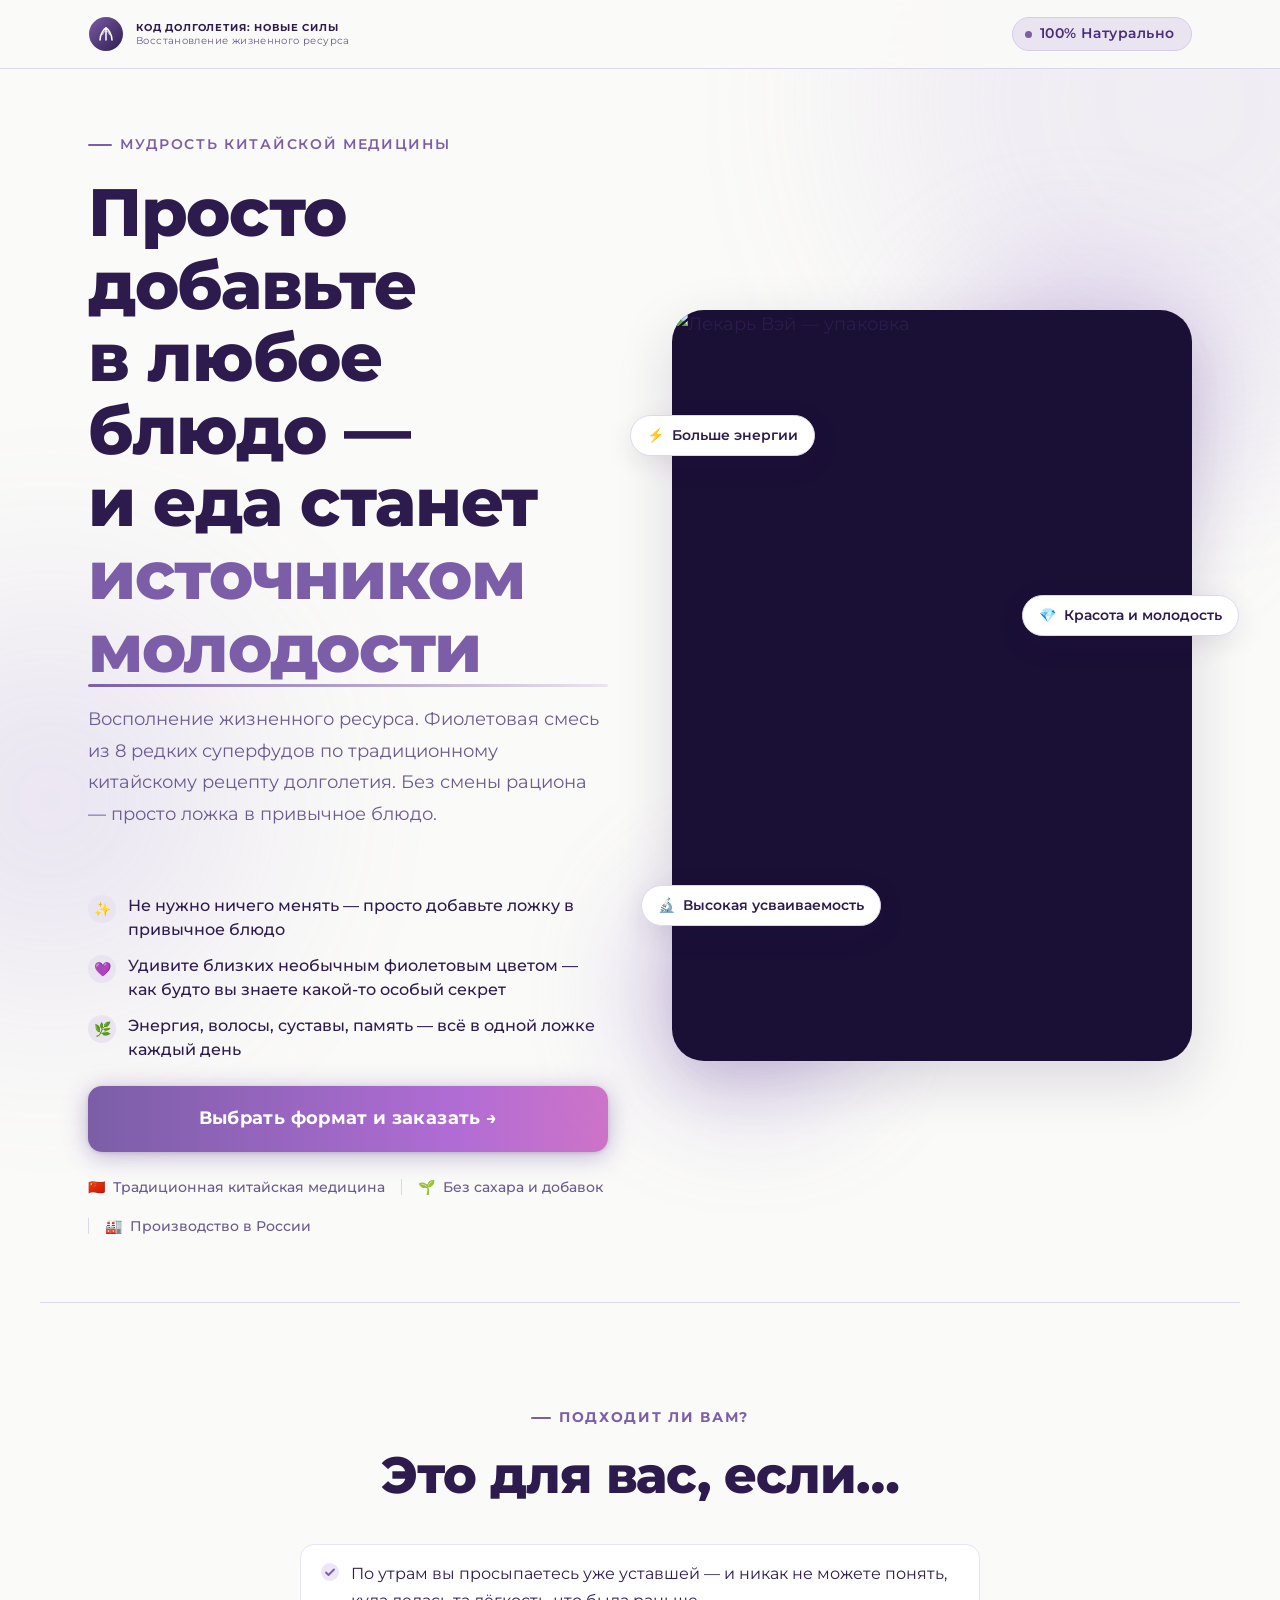
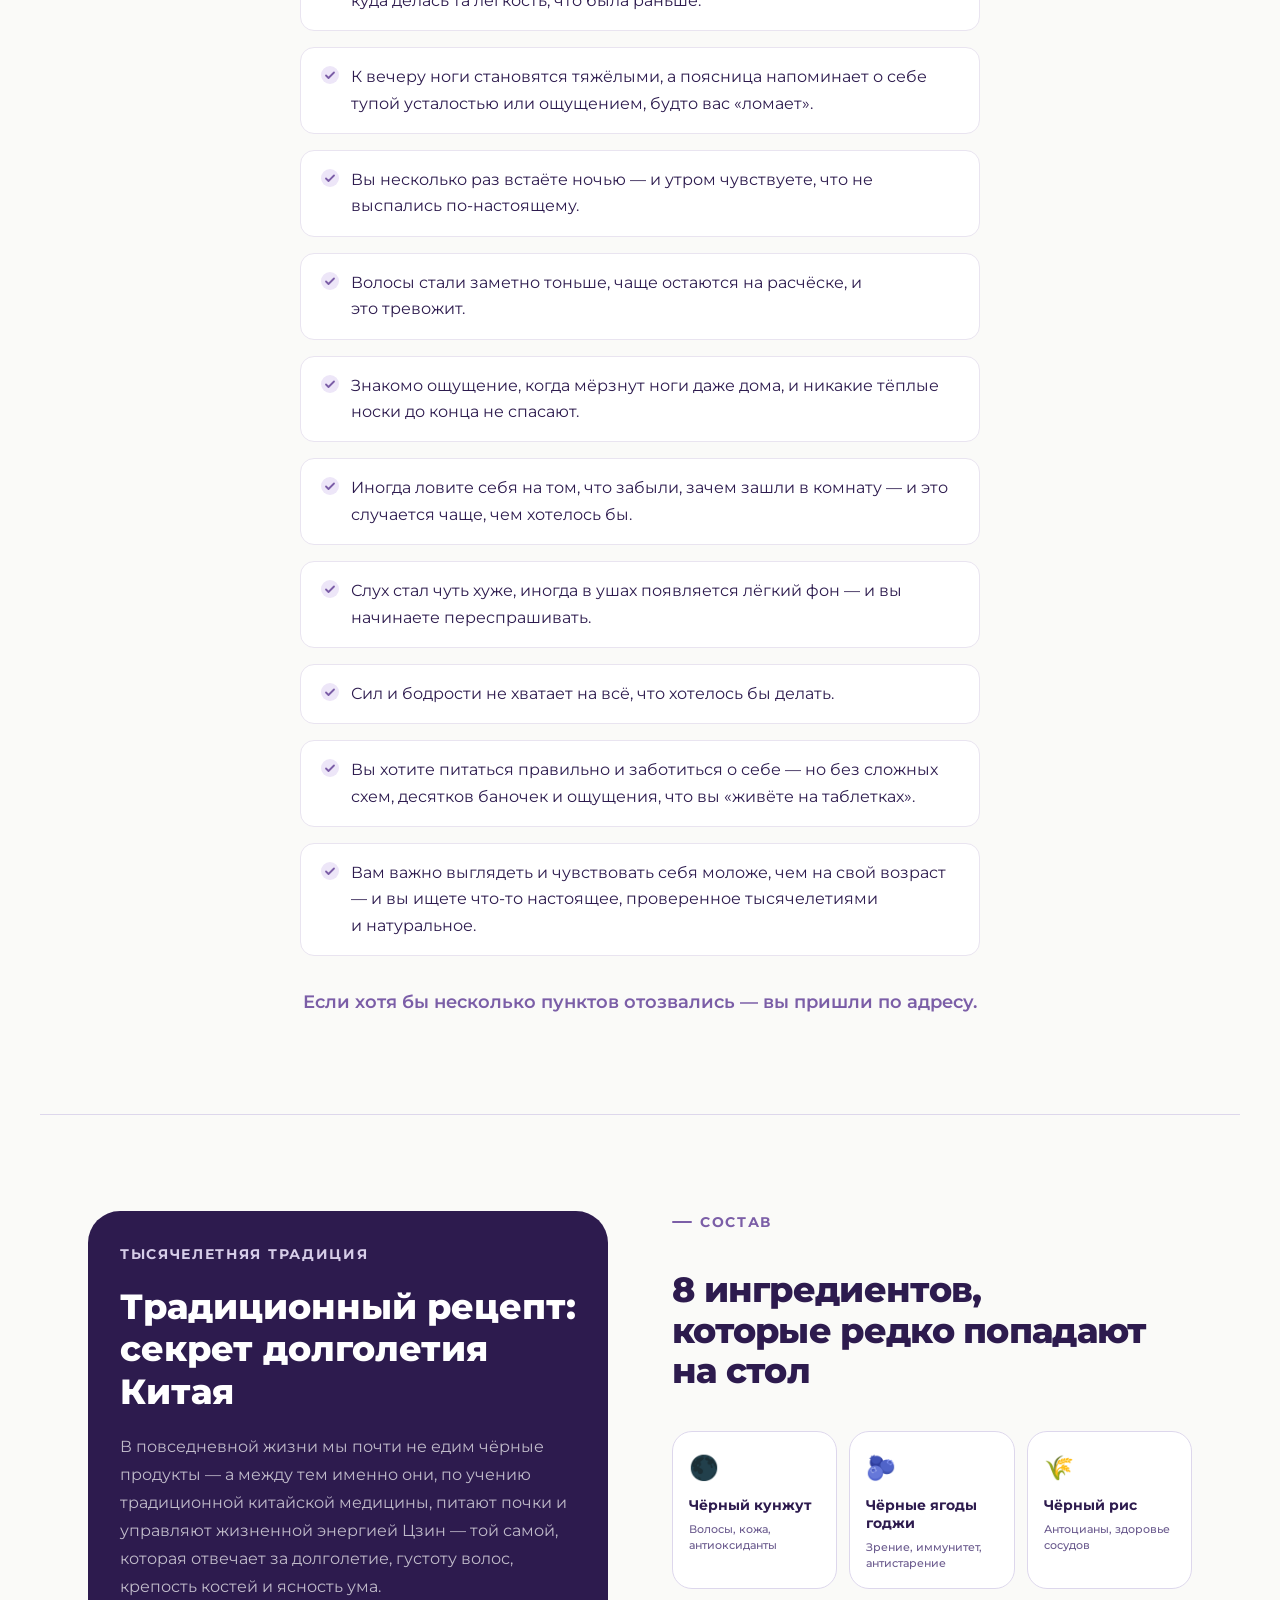
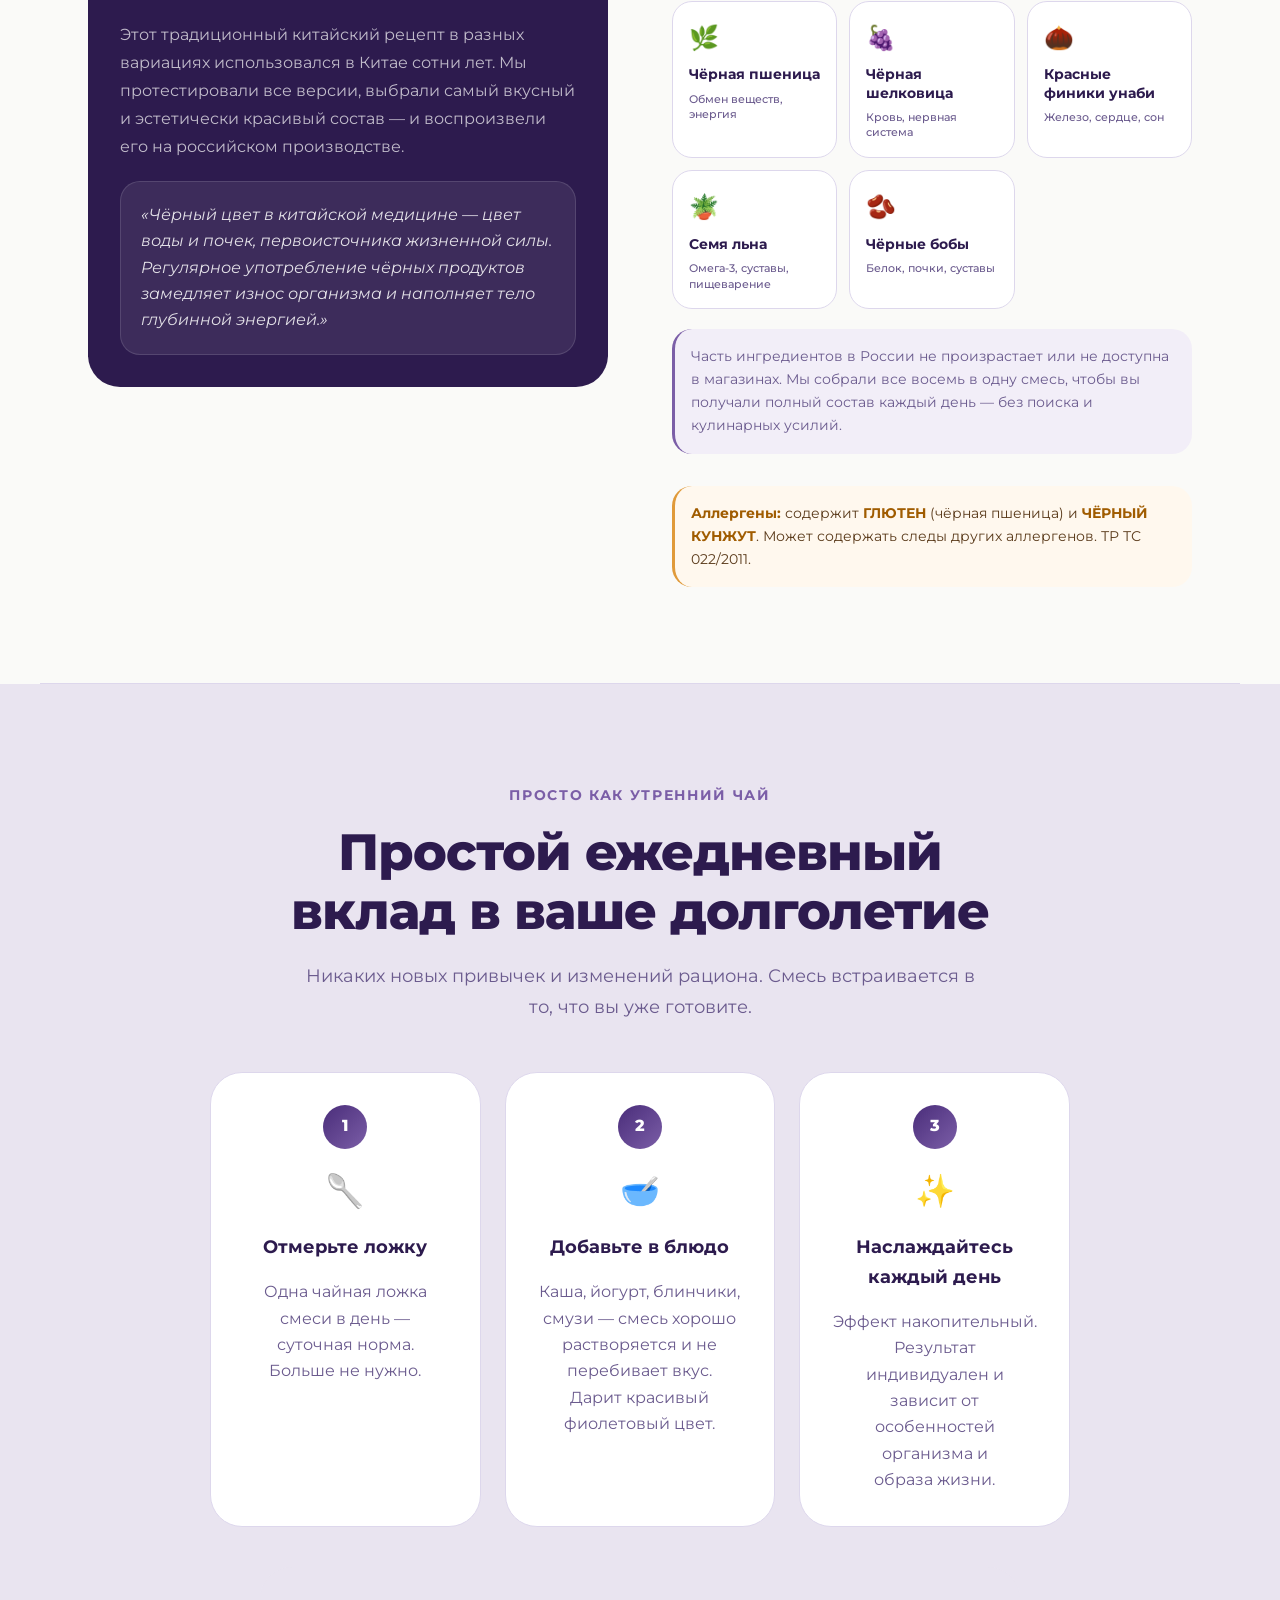
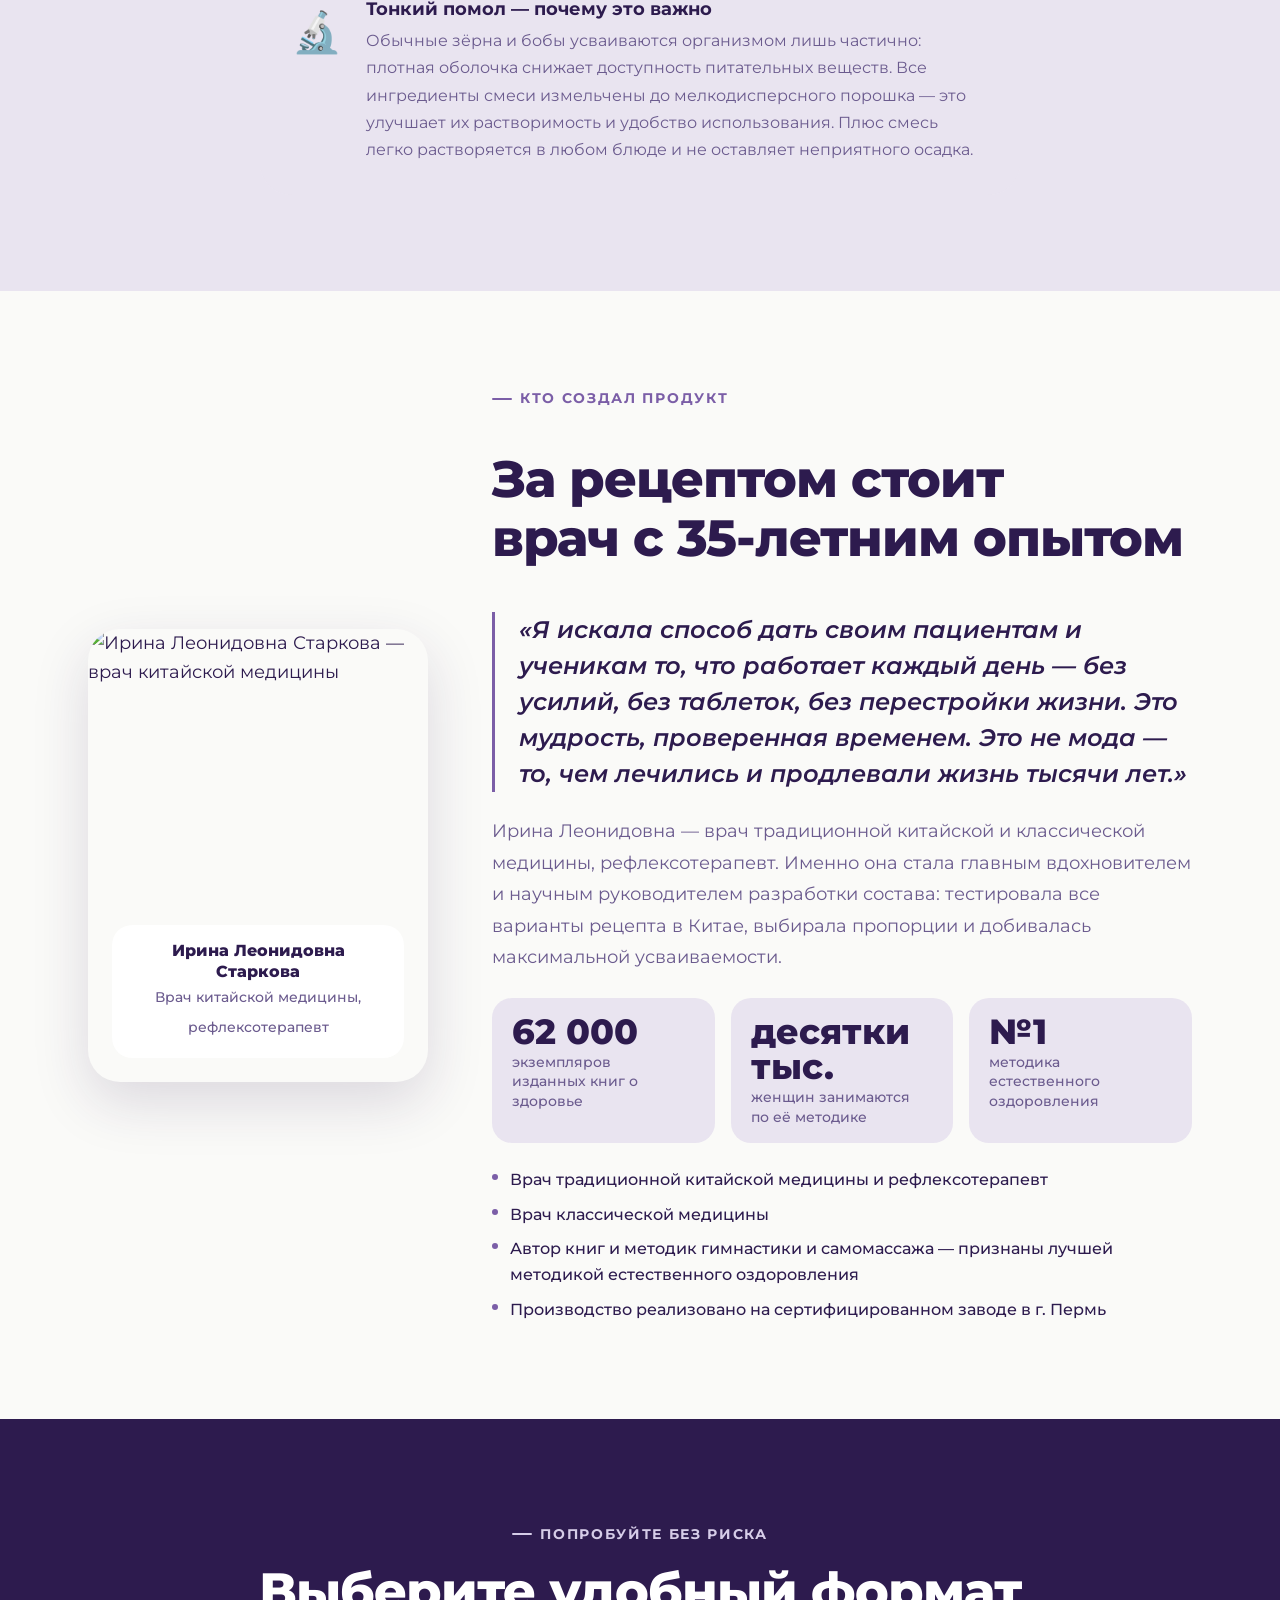
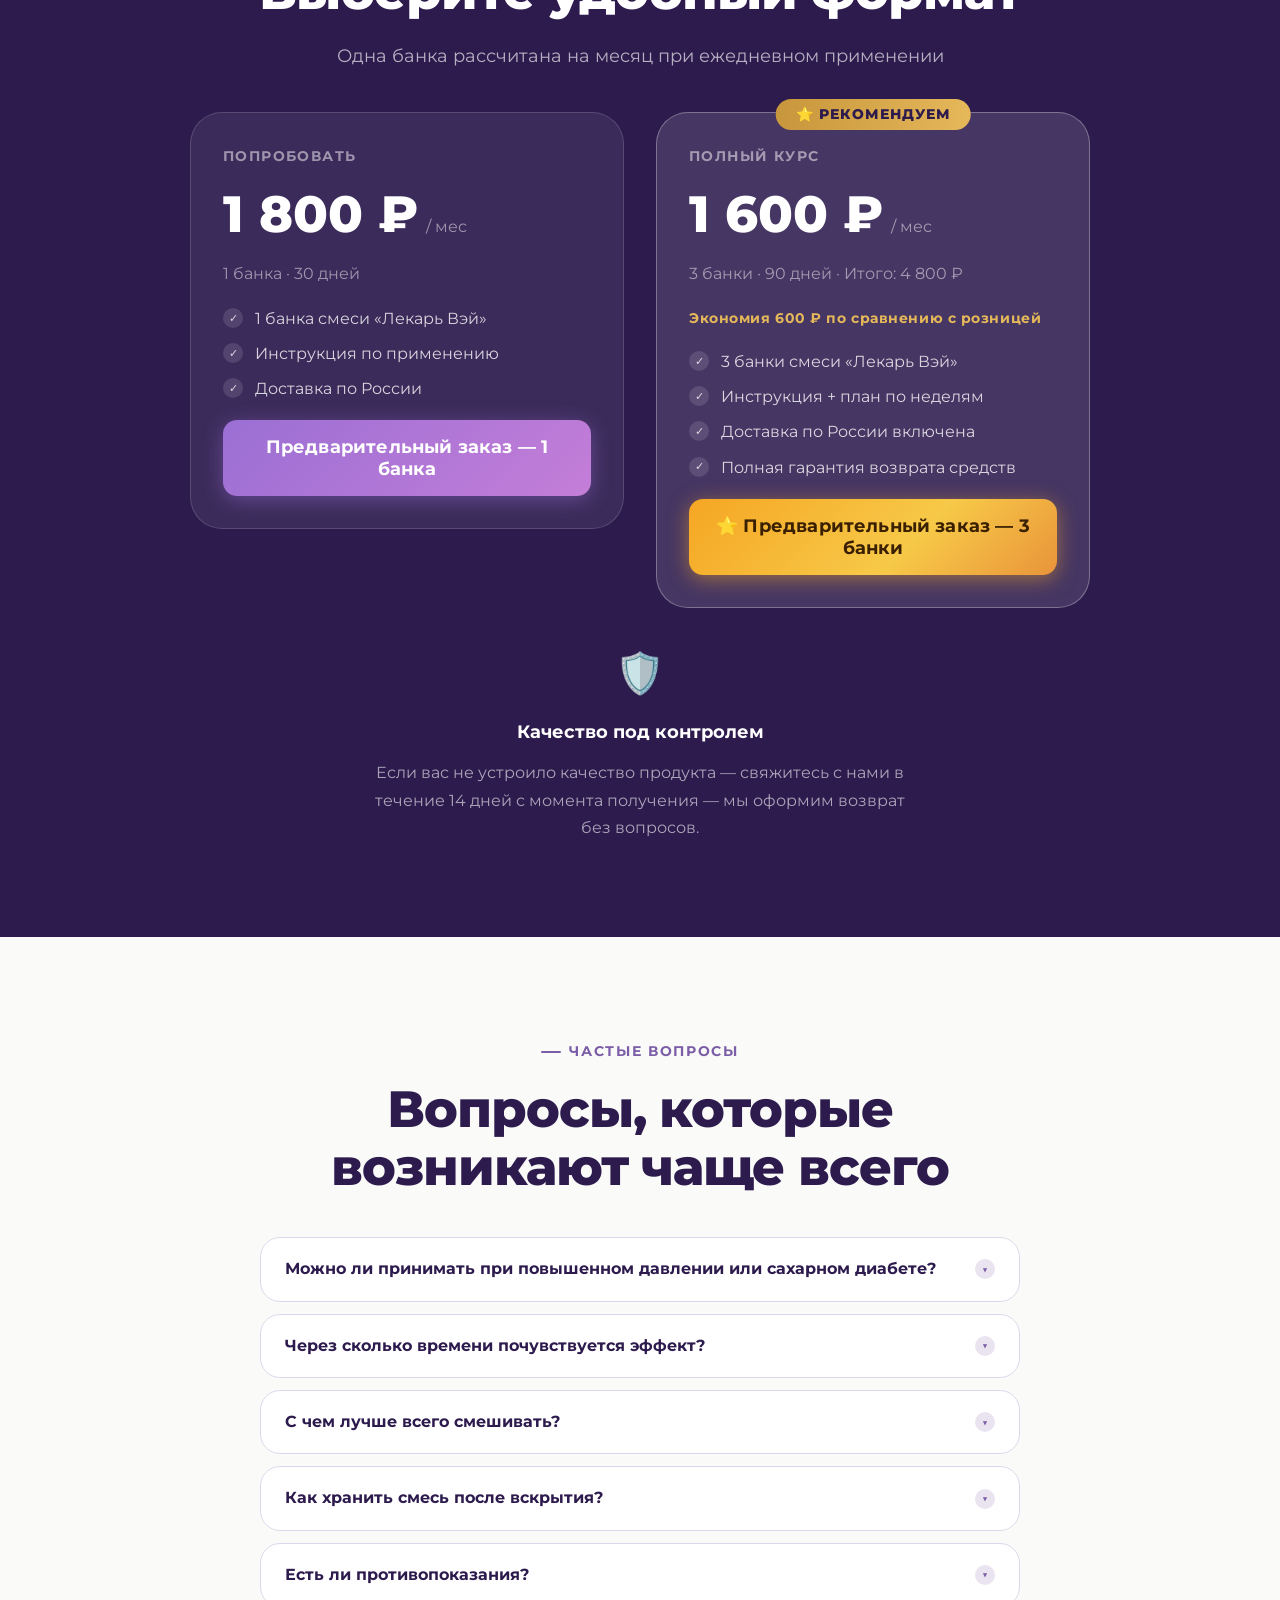
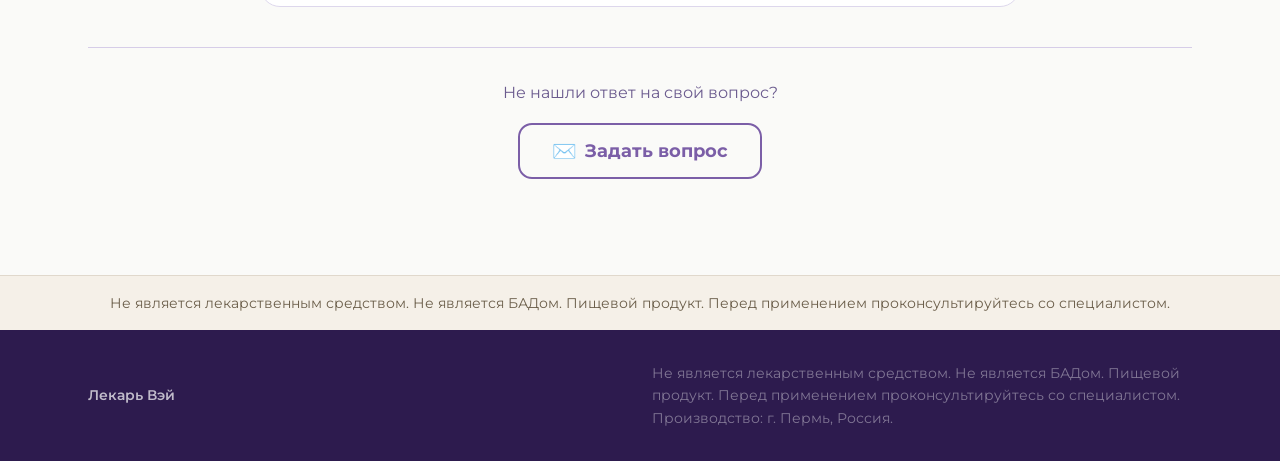
==== commit bedfbe6a: "feat: блок самоидентификации «Это для вас, если…» (10 буллитов по ТКМ)" ====
--- a/index.html
+++ b/index.html
@@ -814,6 +814,35 @@
     }
     .preorder-modal__success-close:hover {
       background: #F0EAF8; color: #2D1B4E;
+    }
+
+    /* ─── FIT / SELF-IDENTIFICATION ─────────────────────────────── */
+    .fit__section { background: #FAFAF8; }
+    .fit__inner { max-width: 680px; margin: 0 auto; }
+    .fit__header { text-align: center; margin-bottom: var(--space-10); }
+    .fit__list {
+      list-style: none; margin: 0; padding: 0;
+      display: flex; flex-direction: column; gap: var(--space-4);
+    }
+    .fit__item {
+      display: flex; align-items: flex-start; gap: var(--space-3);
+      background: #fff;
+      border: 1px solid var(--color-lavender);
+      border-radius: 14px;
+      padding: var(--space-4) var(--space-5);
+      font-size: var(--text-sm); color: var(--color-text);
+      line-height: 1.65;
+      transition: border-color 0.18s, box-shadow 0.18s;
+    }
+    .fit__item:hover {
+      border-color: var(--color-purple-soft);
+      box-shadow: 0 2px 12px rgba(123,94,167,0.10);
+    }
+    .fit__check { flex-shrink: 0; margin-top: 2px; }
+    .fit__closing {
+      text-align: center; margin-top: var(--space-8);
+      font-size: var(--text-base); font-weight: 600;
+      color: var(--color-purple-soft);
     }
 
     /* ─── FAQ ASK BUTTON ────────────────────────────────────────── */
@@ -1083,6 +1112,69 @@
 <!-- ════════════════════════════════════
      ЭКРАН 2: ПОЧЕМУ ЧЁРНЫЙ + СОСТАВ
 ════════════════════════════════════ -->
+<!-- ════════════════════════════════════
+     ЭКРАН 1б: САМОИДЕНТИФИКАЦИЯ
+════════════════════════════════════ -->
+<section class="section fit__section" aria-labelledby="fit-heading">
+  <div class="container">
+    <div class="fit__inner">
+
+      <div class="fit__header">
+        <span class="section-eyebrow">Подходит ли вам?</span>
+        <h2 class="section-heading" id="fit-heading">Это для вас,&nbsp;если…</h2>
+      </div>
+
+      <ul class="fit__list" role="list">
+        <li class="fit__item">
+          <span class="fit__check" aria-hidden="true"><svg width="18" height="18" viewBox="0 0 18 18" fill="none"><circle cx="9" cy="9" r="9" fill="#EDE6F8"/><path d="M5 9.5l2.5 2.5 5.5-5.5" stroke="#7B5EA7" stroke-width="1.8" stroke-linecap="round" stroke-linejoin="round"/></svg></span>
+          <span>По утрам вы просыпаетесь уже уставшей — и никак не можете понять, куда делась та лёгкость, что была раньше.</span>
+        </li>
+        <li class="fit__item">
+          <span class="fit__check" aria-hidden="true"><svg width="18" height="18" viewBox="0 0 18 18" fill="none"><circle cx="9" cy="9" r="9" fill="#EDE6F8"/><path d="M5 9.5l2.5 2.5 5.5-5.5" stroke="#7B5EA7" stroke-width="1.8" stroke-linecap="round" stroke-linejoin="round"/></svg></span>
+          <span>К вечеру ноги становятся тяжёлыми, а поясница напоминает о себе тупой усталостью или ощущением, будто вас «ломает».</span>
+        </li>
+        <li class="fit__item">
+          <span class="fit__check" aria-hidden="true"><svg width="18" height="18" viewBox="0 0 18 18" fill="none"><circle cx="9" cy="9" r="9" fill="#EDE6F8"/><path d="M5 9.5l2.5 2.5 5.5-5.5" stroke="#7B5EA7" stroke-width="1.8" stroke-linecap="round" stroke-linejoin="round"/></svg></span>
+          <span>Вы несколько раз встаёте ночью — и утром чувствуете, что не выспались по-настоящему.</span>
+        </li>
+        <li class="fit__item">
+          <span class="fit__check" aria-hidden="true"><svg width="18" height="18" viewBox="0 0 18 18" fill="none"><circle cx="9" cy="9" r="9" fill="#EDE6F8"/><path d="M5 9.5l2.5 2.5 5.5-5.5" stroke="#7B5EA7" stroke-width="1.8" stroke-linecap="round" stroke-linejoin="round"/></svg></span>
+          <span>Волосы стали заметно тоньше, чаще остаются на расчёске, и это тревожит.</span>
+        </li>
+        <li class="fit__item">
+          <span class="fit__check" aria-hidden="true"><svg width="18" height="18" viewBox="0 0 18 18" fill="none"><circle cx="9" cy="9" r="9" fill="#EDE6F8"/><path d="M5 9.5l2.5 2.5 5.5-5.5" stroke="#7B5EA7" stroke-width="1.8" stroke-linecap="round" stroke-linejoin="round"/></svg></span>
+          <span>Знакомо ощущение, когда мёрзнут ноги даже дома, и никакие тёплые носки до конца не спасают.</span>
+        </li>
+        <li class="fit__item">
+          <span class="fit__check" aria-hidden="true"><svg width="18" height="18" viewBox="0 0 18 18" fill="none"><circle cx="9" cy="9" r="9" fill="#EDE6F8"/><path d="M5 9.5l2.5 2.5 5.5-5.5" stroke="#7B5EA7" stroke-width="1.8" stroke-linecap="round" stroke-linejoin="round"/></svg></span>
+          <span>Иногда ловите себя на том, что забыли, зачем зашли в комнату — и это случается чаще, чем хотелось бы.</span>
+        </li>
+        <li class="fit__item">
+          <span class="fit__check" aria-hidden="true"><svg width="18" height="18" viewBox="0 0 18 18" fill="none"><circle cx="9" cy="9" r="9" fill="#EDE6F8"/><path d="M5 9.5l2.5 2.5 5.5-5.5" stroke="#7B5EA7" stroke-width="1.8" stroke-linecap="round" stroke-linejoin="round"/></svg></span>
+          <span>Слух стал чуть хуже, иногда в ушах появляется лёгкий фон — и вы начинаете переспрашивать.</span>
+        </li>
+        <li class="fit__item">
+          <span class="fit__check" aria-hidden="true"><svg width="18" height="18" viewBox="0 0 18 18" fill="none"><circle cx="9" cy="9" r="9" fill="#EDE6F8"/><path d="M5 9.5l2.5 2.5 5.5-5.5" stroke="#7B5EA7" stroke-width="1.8" stroke-linecap="round" stroke-linejoin="round"/></svg></span>
+          <span>Сил и бодрости не хватает на всё, что хотелось бы делать.</span>
+        </li>
+        <li class="fit__item">
+          <span class="fit__check" aria-hidden="true"><svg width="18" height="18" viewBox="0 0 18 18" fill="none"><circle cx="9" cy="9" r="9" fill="#EDE6F8"/><path d="M5 9.5l2.5 2.5 5.5-5.5" stroke="#7B5EA7" stroke-width="1.8" stroke-linecap="round" stroke-linejoin="round"/></svg></span>
+          <span>Вы хотите питаться правильно и заботиться о себе — но без сложных схем, десятков баночек и ощущения, что вы «живёте на таблетках».</span>
+        </li>
+        <li class="fit__item">
+          <span class="fit__check" aria-hidden="true"><svg width="18" height="18" viewBox="0 0 18 18" fill="none"><circle cx="9" cy="9" r="9" fill="#EDE6F8"/><path d="M5 9.5l2.5 2.5 5.5-5.5" stroke="#7B5EA7" stroke-width="1.8" stroke-linecap="round" stroke-linejoin="round"/></svg></span>
+          <span>Вам важно выглядеть и чувствовать себя моложе, чем на свой возраст — и вы ищете что-то настоящее, проверенное тысячелетиями и натуральное.</span>
+        </li>
+      </ul>
+
+      <p class="fit__closing">Если хотя бы несколько пунктов отозвались — вы пришли по адресу.</p>
+
+    </div>
+  </div>
+</section>
+
+<hr class="divider" />
+
 <section class="section" aria-labelledby="why-heading">
   <div class="container">
     <div class="why-black__inner">
@@ -1627,7 +1719,7 @@
   /* ── Google Sheets URL ─────────────────────────────────────────
      Замени значение ниже на свой URL после деплоя Apps Script
      ── ─────────────────────────────────────────────────────── */
-  var APPS_SCRIPT_URL = "https://script.google.com/macros/s/AKfycbyUmlaMhzRBdBSFND5a_wTouxZ3pIazvnu9FqUYD9VpZdq4J_OVvhTnNaAmEl7RkhQP/exec";
+  var APPS_SCRIPT_URL = "https://script.google.com/macros/s/AKfycbzdrdZJzqB-I3d-s0m1ZwaT_qpAzA8yKHbW5DeOmStt_rJE4E48B1QlAXCKK-YBUJrM/exec";
 
   function submitPreorder(e) {
     e.preventDefault();
